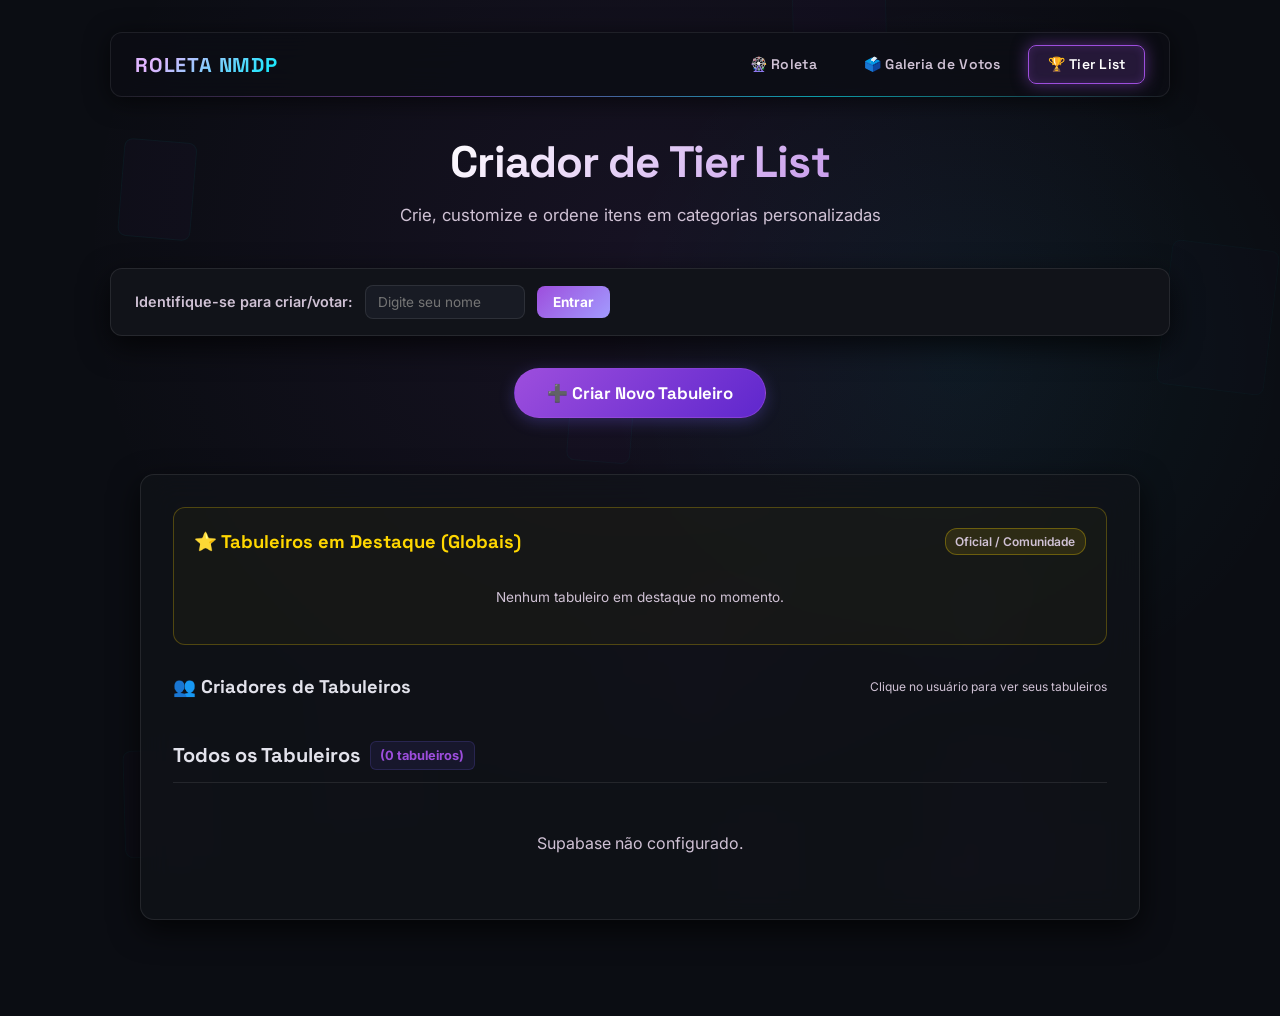
==== tierlist.html @ b51ed608 "feat(tierlist): historico de estados salvos manualmente em cada tabuleiro Co-Authored-By: Claude Son" ====
<!DOCTYPE html>
<html lang="pt-BR">
<head>
  <meta charset="UTF-8">
  <meta name="viewport" content="width=device-width, initial-scale=1.0">
  <title>Roleta NMDP - Tier List</title>
  <link rel="icon" type="image/svg+xml" href="favicon.svg" />
  <link rel="stylesheet" href="style.css?v=41">
  <link rel="preconnect" href="https://fonts.googleapis.com">
  <link rel="preconnect" href="https://fonts.gstatic.com" crossorigin>
  <link href="https://fonts.googleapis.com/css2?family=Inter:wght@300;400;500;600;700&family=Space+Grotesk:wght@400;500;600;700;800&family=Outfit:wght@400;600;700;800&display=swap" rel="stylesheet">
  <script src="page-transition.js?v=32"></script>
</head>
<body>
  <div class="app">
    <nav class="top-nav">
      <div class="top-nav__brand">Roleta NMDP</div>
      <div class="top-nav__links">
        <a href="wheel.html" class="top-nav__link">🎡 Roleta</a>
        <a href="voting.html" class="top-nav__link">🗳️ Galeria de Votos</a>
        <a href="tierlist.html" class="top-nav__link active">🏆 Tier List</a>
      </div>
    </nav>

    <header class="header">
      <h1>Criador de Tier List</h1>
      <p class="subtitle">Crie, customize e ordene itens em categorias personalizadas</p>
    </header>

    <!-- User Login & Session Bar -->
    <div class="user-session-bar" style="margin-bottom: 1rem;">
      <div id="user-login-form" class="user-session-form">
        <label for="username-input" class="label-inline">Identifique-se para criar/votar:</label>
        <input type="text" id="username-input" class="input-text-sm" placeholder="Digite seu nome" />
        <button type="button" id="login-btn" class="btn-primary-sm">Entrar</button>
      </div>
      <div id="user-profile-status" class="user-session-profile" style="display: none;">
        <span>Usuário ativo: <strong id="active-username" class="accent-text"></strong></span>
        <button type="button" id="logout-btn" class="btn-secondary-sm">Sair / Trocar Usuário</button>
      </div>
    </div>

    <main class="voting-main">
      <!-- 1. SETUP / CREATION LANDING SCREEN -->
      <div id="tierlist-landing-wrapper" style="display: flex; flex-direction: column; gap: 1.5rem; margin: 1rem auto 3rem; max-width: 1000px; width: 100%;">
        
        <!-- Toggle button at the top -->
        <div style="display: flex; justify-content: center; margin-bottom: 0.5rem;">
          <button type="button" id="toggle-setup-btn" class="btn-primary" style="padding: 0.8rem 2rem; font-size: 1.05rem; border-radius: 50px; background: linear-gradient(135deg, var(--accent), #5f27cd); display: flex; align-items: center; gap: 0.5rem; box-shadow: 0 4px 15px rgba(108, 92, 231, 0.3);">
            <span>➕ Criar Novo Tabuleiro</span>
          </button>
        </div>

        <!-- Collapsible setup container -->
        <div id="setup-collapse-container" class="setup-collapse-container">
          <section id="tierlist-setup-screen" class="panel" style="padding: 2rem; margin: 0 auto; max-width: 600px; display: flex; flex-direction: column;">
            <h2 class="edit-modal__title" style="margin-bottom: 1.5rem; text-align: center; font-size: 1.6rem; border-bottom: 1px solid var(--border); padding-bottom: 1rem;">Novo Tabuleiro</h2>
            
            <div class="setting-group" style="margin-bottom: 1.25rem;">
              <label class="label" for="setup-title-input">Título da Tier List</label>
              <input type="text" id="setup-title-input" class="input-text" placeholder="Ex: Minha Tier List de Jogos" value="Minha Tier List" />
            </div>

            <div class="setting-group" id="setup-copy-group" style="margin-bottom: 1.25rem;">
              <label class="label" for="setup-copy-select">Copiar uma Tier List existente (opcional)</label>
              <select id="setup-copy-select" class="input-text" style="width: 100%; padding: 0.55rem 0.75rem; background: var(--surface); border: 1px solid var(--border); color: var(--text); border-radius: 8px; font-size: 0.9rem;">
                <option value="">Não copiar: começar do zero</option>
              </select>
              <p id="setup-copy-hint" style="display: none; margin: 0.5rem 0 0; font-size: 0.78rem; color: var(--text-muted);">
                O tipo, as linhas e as imagens serão copiados para o seu novo tabuleiro. Notas e votos não são copiados.
              </p>
            </div>

            <div class="setting-group" id="setup-type-group" style="margin-bottom: 1.25rem;">
              <label class="label">Tipo de Tier List</label>
              <div style="display: flex; gap: 0.75rem; margin-top: 0.35rem;">
                <label style="flex: 1; display: flex; flex-direction: column; align-items: center; justify-content: center; gap: 0.2rem; padding: 0.75rem; background: var(--surface-raised); border: 1px solid var(--border); border-radius: 8px; cursor: pointer; font-weight: 600; font-size: 0.95rem; text-align: center;">
                  <span style="display: flex; align-items: center; gap: 0.5rem;"><input type="radio" name="setup-type" value="rating" checked style="accent-color: var(--accent);" /> ⭐ Com Notas</span>
                  <span style="font-size: 0.75rem; font-weight: 400; color: var(--text-muted);">Avaliação de 0 a 10; as imagens vão para a linha conforme a média</span>
                </label>
                <label style="flex: 1; display: flex; flex-direction: column; align-items: center; justify-content: center; gap: 0.2rem; padding: 0.75rem; background: var(--surface-raised); border: 1px solid var(--border); border-radius: 8px; cursor: pointer; font-weight: 600; font-size: 0.95rem; text-align: center;">
                  <span style="display: flex; align-items: center; gap: 0.5rem;"><input type="radio" name="setup-type" value="list" style="accent-color: var(--accent);" /> 📋 Listagem</span>
                  <span style="font-size: 0.75rem; font-weight: 400; color: var(--text-muted);">Sem notas; você arrasta as imagens para onde quiser</span>
                </label>
              </div>
            </div>

            <div class="setting-group" id="setup-template-group" style="margin-bottom: 1.25rem;">
              <label class="label">Modelo Inicial de Linhas</label>
              <div style="display: flex; gap: 0.75rem; margin-top: 0.35rem;">
                <label style="flex: 1; display: flex; align-items: center; justify-content: center; gap: 0.5rem; padding: 0.75rem; background: var(--surface-raised); border: 1px solid var(--border); border-radius: 8px; cursor: pointer; font-weight: 600; font-size: 0.95rem; text-align: center;">
                  <input type="radio" name="setup-template" value="classic" checked style="accent-color: var(--accent);" />
                  Padrão (S a F)
                </label>
                <label style="flex: 1; display: flex; align-items: center; justify-content: center; gap: 0.5rem; padding: 0.75rem; background: var(--surface-raised); border: 1px solid var(--border); border-radius: 8px; cursor: pointer; font-weight: 600; font-size: 0.95rem; text-align: center;">
                  <input type="radio" name="setup-template" value="blank" style="accent-color: var(--accent);" />
                  Em Branco
                </label>
              </div>
            </div>

            <div class="setting-group" id="setup-params-group" style="margin-bottom: 1.25rem;">
              <label class="label">Parâmetros de Avaliação (Opcional)</label>
              <p style="font-size: 0.8rem; color: var(--text-muted); margin-bottom: 0.5rem;">Crie critérios específicos para calcular a nota final dos itens por média (ex: Gráficos, Jogabilidade).</p>
              <div style="display: flex; gap: 0.5rem; margin-bottom: 0.5rem;">
                <input type="text" id="setup-param-input" class="input-text" placeholder="Nome do parâmetro (ex: Jogabilidade)" style="flex: 1; font-size: 0.85rem;" />
                <button type="button" id="add-setup-param-btn" class="btn-primary-sm" style="padding: 0.4rem 0.8rem; font-size: 0.85rem; white-space: nowrap;">➕ Adicionar</button>
              </div>
              <div style="display: flex; gap: 0.4rem; margin-bottom: 0.5rem; flex-wrap: wrap;" id="setup-param-presets">
                <span style="font-size: 0.75rem; color: var(--text-muted); align-self: center;">Modelos prontos:</span>
                <button type="button" class="btn-secondary-sm param-preset-btn" data-preset="games" style="font-size: 0.75rem; padding: 0.15rem 0.5rem;">🎮 Games</button>
                <button type="button" class="btn-secondary-sm param-preset-btn" data-preset="anime" style="font-size: 0.75rem; padding: 0.15rem 0.5rem;">🍿 Anime</button>
                <button type="button" class="btn-secondary-sm param-preset-btn" data-preset="filmes" style="font-size: 0.75rem; padding: 0.15rem 0.5rem;">🎬 Filmes</button>
              </div>
              <div id="setup-params-container" style="display: flex; flex-wrap: wrap; gap: 0.4rem; min-height: 36px; padding: 0.45rem; background: var(--surface-raised); border: 1px solid var(--border); border-radius: 8px;">
                <span id="no-params-msg" style="font-size: 0.8rem; color: var(--text-muted); font-style: italic;">Nenhum parâmetro adicionado (avaliação direta de 0 a 10).</span>
              </div>
            </div>

            <div class="setting-group" style="margin-bottom: 1.5rem; padding: 1rem; background: rgba(255,255,255,0.02); border-radius: 10px; border: 1px solid var(--border);">
              <label style="display: flex; align-items: center; gap: 0.5rem; cursor: pointer; font-weight: 700; font-size: 0.95rem;">
                <input type="checkbox" id="setup-import-checkbox" style="width: 16px; height: 16px; accent-color: var(--accent);" />
                Pré-importar imagens da Galeria
              </label>
              
              <div id="setup-import-options" style="display: none; margin-top: 1rem; flex-direction: column; gap: 0.75rem; border-top: 1px solid var(--border); padding-top: 0.75rem;">
                <div style="display: flex; gap: 0.75rem;">
                  <div style="flex: 1;">
                    <label class="label" style="font-size: 0.8rem; margin-bottom: 0.25rem;">Categoria</label>
                    <select id="setup-import-category" class="input-text" style="width: 100%; padding: 0.4rem; background: var(--surface); border: 1px solid var(--border); color: var(--text); border-radius: 6px; font-size: 0.85rem;">
                      <option value="all">Todos</option>
                      <option value="games">🎮 Games</option>
                      <option value="anime">🍿 Anime</option>
                      <option value="filmes">🎬 Filmes</option>
                    </select>
                  </div>
                  <div style="flex: 1;">
                    <label class="label" style="font-size: 0.8rem; margin-bottom: 0.25rem;">Votos</label>
                    <select id="setup-import-votes" class="input-text" style="width: 100%; padding: 0.4rem; background: var(--surface); border: 1px solid var(--border); color: var(--text); border-radius: 6px; font-size: 0.85rem;">
                      <option value="all">Qualquer voto</option>
                      <option value="voted">Votos >= 1</option>
                    </select>
                  </div>
                </div>
              </div>
            </div>

            <button type="button" id="start-creation-btn" class="btn-primary" style="width: 100%; padding: 0.9rem; margin-top: auto;">🚀 Começar a Criar</button>
          </section>
        </div>

        <!-- Full-width Saved Boards Gallery -->
        <section id="tierlist-saved-boards-screen" class="panel" style="padding: 2rem; display: flex; flex-direction: column;">
          <!-- 1. Featured Boards Section (Global Official Tier Lists) -->
          <div id="featured-boards-section" style="background: rgba(255, 215, 0, 0.03); border: 1px solid rgba(255, 215, 0, 0.25); border-radius: 12px; padding: 1.25rem; margin-bottom: 1.75rem;">
            <div style="display: flex; justify-content: space-between; align-items: center; margin-bottom: 1rem;">
              <h3 style="margin: 0; font-size: 1.15rem; font-weight: 800; color: #ffd700; display: flex; align-items: center; gap: 0.4rem;">
                ⭐ Tabuleiros em Destaque (Globais)
              </h3>
              <span style="font-size: 0.75rem; color: var(--text-muted); background: rgba(255,215,0,0.1); border: 1px solid rgba(255,215,0,0.3); padding: 0.2rem 0.6rem; border-radius: 12px; font-weight: 600;">Oficial / Comunidade</span>
            </div>
            <div id="featured-boards-list" class="board-cards-grid">
              <p style="color: var(--text-muted); font-size: 0.85rem; text-align: center; padding: 1rem 0;">Nenhum tabuleiro em destaque no momento.</p>
            </div>
          </div>

          <!-- 2. User Cards Grid Section -->
          <div id="user-cards-section" style="margin-bottom: 1.5rem;">
            <div style="display: flex; justify-content: space-between; align-items: center; margin-bottom: 0.75rem;">
              <h3 style="margin: 0; font-size: 1.15rem; font-weight: 800; color: var(--text); display: flex; align-items: center; gap: 0.4rem;">
                👥 Criadores de Tabuleiros
              </h3>
              <span style="font-size: 0.75rem; color: var(--text-muted);">Clique no usuário para ver seus tabuleiros</span>
            </div>
            <div id="user-cards-grid" class="user-cards-grid">
              <!-- Dynamically populated user card buttons -->
            </div>
          </div>

          <!-- 3. Saved Boards List Header -->
          <div style="display: flex; justify-content: space-between; align-items: center; margin-bottom: 1rem; border-bottom: 1px solid var(--border); padding-bottom: 0.75rem; flex-wrap: wrap; gap: 0.5rem;">
            <div style="display: flex; align-items: center; gap: 0.6rem;">
              <h3 id="selected-user-heading" style="margin: 0; font-size: 1.25rem; font-weight: 700; color: var(--text);">Todos os Tabuleiros</h3>
              <span id="saved-boards-count" style="font-size: 0.8rem; font-weight: 700; color: var(--accent); background: rgba(108, 92, 231, 0.1); padding: 0.25rem 0.6rem; border-radius: 6px; border: 1px solid rgba(108, 92, 231, 0.2);">(0 tabuleiros)</span>
            </div>
            <button type="button" id="clear-user-filter-btn" class="btn-secondary" style="display: none; font-size: 0.8rem; padding: 0.3rem 0.75rem; border-radius: 8px;">
              ⬅️ Ver Todos os Criadores
            </button>
          </div>
          
          <div id="saved-boards-list" class="board-cards-grid">
            <p class="empty-saved-msg" style="color: var(--text-muted); font-size: 0.95rem; text-align: center; padding: 2rem 0; width: 100%;">
              Nenhum tabuleiro salvo ainda. Crie um acima!
            </p>
          </div>

          <div id="database-error-notice" hidden></div>
        </section>
      </div>

      <!-- 2. MAIN EDITING BOARD SCREEN (HIDDEN BY DEFAULT) -->
      <div id="tierlist-edit-screen" style="display: none; flex-direction: column; gap: 1.5rem;">
        <!-- Header Active Title -->
        <div style="display: flex; justify-content: space-between; align-items: center; border-bottom: 1px solid var(--border); padding-bottom: 0.75rem;">
          <h2 id="active-tierlist-title" class="voting-title" style="margin: 0; font-size: 1.5rem; color: var(--accent);">Minha Tier List</h2>
        </div>

        <!-- Actions Panel -->
        <section class="panel" style="padding: 1.25rem 1.5rem;">
          <div class="tierlist-actions-bar">
            <div class="tierlist-btn-group">
              <button type="button" id="go-back-setup-btn" class="btn-secondary-sm" title="Voltar para a tela inicial">⬅️ Tela Inicial</button>
              <button type="button" id="save-board-btn" class="btn-primary-sm" style="background: linear-gradient(135deg, var(--accent), #5f27cd); color: #fff;" title="Salvar progresso atual no navegador">💾 Salvar Tabuleiro</button>
              <button type="button" id="save-history-btn" class="btn-secondary-sm" style="display: none;" title="Guardar uma cópia do estado atual no histórico deste tabuleiro">📌 Salvar no Histórico</button>
              <button type="button" id="open-history-btn" class="btn-secondary-sm" title="Ver os estados salvos deste tabuleiro">🕘 Histórico</button>
              <button type="button" id="add-row-btn" class="btn-primary-sm">➕ Adicionar Linha</button>
              <button type="button" id="reset-tiers-btn" class="btn-secondary-sm">🔄 Resetar Tiers</button>
              <button type="button" id="clear-items-btn" class="btn-secondary-sm">🧹 Limpar Tabuleiro</button>
              <button type="button" id="clear-all-btn" class="btn-danger-sm">🗑️ Limpar Tudo</button>
              <button type="button" id="delete-board-btn" class="btn-danger-sm" style="display: none;" title="Excluir este tabuleiro permanentemente">🗑️ Excluir Tabuleiro</button>
              <button type="button" id="change-owner-btn" class="btn-secondary-sm" style="display: none; background: linear-gradient(135deg, #00b894, #00cec9); color: #fff; font-weight: 700;" title="Alterar o proprietário deste tabuleiro">👤 Alterar Criador</button>
              <button type="button" id="open-thresholds-modal-btn" class="btn-secondary-sm" style="display: none; background: linear-gradient(135deg, #f1c40f, #e67e22); color: #000; font-weight: 700;" title="Configurar requisitos de notas mínimas para todas as categorias (Admin lele)">📊 Limites de Notas</button>
              <button type="button" id="edit-parameters-btn" class="btn-secondary-sm" style="display: none; background: linear-gradient(135deg, #a55eea, #4b7bec); color: #fff; font-weight: 700;" title="Criar ou editar parâmetros de avaliação desta Tier List">⚙️ Parâmetros</button>
            </div>
            <div class="tierlist-btn-group">
              <button type="button" id="open-import-modal-btn" class="btn-secondary-sm" style="background: rgba(108, 92, 231, 0.15); border: 1px solid var(--accent); color: var(--text);">📥 Importar da Galeria</button>
              <button type="button" id="download-png-btn" class="btn-primary-sm" style="background: linear-gradient(135deg, #00b894, #00dec9); box-shadow: 0 4px 12px rgba(0, 184, 148, 0.3);" title="Gerar imagem diagramada para apresentação">📸 Gerar Imagem</button>
            </div>
          </div>
        </section>

        <!-- Tier List Board -->
        <section id="tier-list-board" class="tier-board-container"></section>

        <!-- Unvoted Items Queue (Aguardando Votação) -->
        <section id="unvoted-bank-section" class="panel" style="padding: 1.5rem; background: rgba(255, 165, 0, 0.03); border: 1px solid rgba(255, 165, 0, 0.3); border-radius: 12px;">
          <div style="display: flex; justify-content: space-between; align-items: center; margin-bottom: 0.75rem; flex-wrap: wrap; gap: 0.5rem;">
            <h3 class="label" style="margin: 0; color: #ff9f43; display: flex; align-items: center; gap: 0.4rem;">
              ⏳ Aguardando Votação (Vote no item para enviá-lo à Tier List)
            </h3>
            <span id="unvoted-bank-count" style="font-size: 0.8rem; font-weight: 700; color: #ff9f43; background: rgba(255, 159, 67, 0.15); padding: 0.25rem 0.6rem; border-radius: 6px; border: 1px solid rgba(255, 159, 67, 0.3);">(0 itens)</span>
          </div>
          <div id="unvoted-images-bank" class="unplaced-images-bank dropzone" data-unvoted-bank="true" style="min-height: 90px;">
            <p class="empty-unvoted-msg" style="color: var(--text-muted); font-size: 0.9rem; text-align: center; width: 100%; padding: 1rem 0;">
              Nenhum item aguardando votação. Todos os itens já possuem votos ou estão no banco!
            </p>
          </div>
        </section>

        <!-- Unplaced Images Bank -->
        <section class="panel" style="padding: 1.5rem;">
          <div style="display: flex; justify-content: space-between; align-items: center; margin-bottom: 0.75rem; flex-wrap: wrap; gap: 0.5rem;">
            <h3 class="label" style="margin: 0;">Banco de Imagens (Arraste para as categorias)</h3>
            <button type="button" id="add-stock-images-btn" class="btn-primary-sm" style="background: var(--accent); padding: 0.4rem 0.8rem; font-size: 0.85rem;" title="Adicionar imagens locais ao banco">
              📷 Adicionar Imagens
            </button>
            <input type="file" id="tier-image-input" accept="image/*" multiple style="display: none;" />
          </div>

          <!-- Quick Search & Autocomplete to Add Existing Card by Title -->
          <div class="tier-card-search-wrapper" style="position: relative; margin-bottom: 0.85rem;">
            <div style="display: flex; gap: 0.5rem; align-items: center;">
              <input type="text" id="tier-search-card-input" class="input-text" placeholder="🔍 Buscar card existente por título para adicionar ao banco..." autocomplete="off" style="font-size: 0.85rem; padding: 0.5rem 0.75rem; width: 100%; border-radius: 8px;" />
            </div>
            <div id="tier-card-suggestions" class="suggestions-dropdown" hidden></div>
          </div>

          <div id="unplaced-images-bank" class="unplaced-images-bank dropzone" data-bank="true">
            <p class="empty-bank-msg" style="color: var(--text-muted); font-size: 0.9rem; text-align: center; width: 100%; padding: 1rem 0;">
              O banco está vazio. Importe da galeria de votos, cole (Ctrl+V) ou clique em "Adicionar Imagens" acima!
            </p>
          </div>
        </section>

        <!-- Banco de Imagens do Site: pesquisar e adicionar ao banco deste tabuleiro -->
        <section id="site-bank-section" class="panel" style="padding: 1.5rem; display: none;">
          <div style="display: flex; justify-content: space-between; align-items: center; margin-bottom: 0.5rem; flex-wrap: wrap; gap: 0.5rem;">
            <h3 class="label" style="margin: 0;">🖼️ Banco de Imagens do Site</h3>
            <span id="site-bank-count" class="bank-count"></span>
          </div>
          <p style="margin: 0 0 0.75rem; font-size: 0.82rem; color: var(--text-muted);">
            Pesquise uma imagem, clique em "Adicionar" (ou arraste) para trazê-la ao banco deste tabuleiro e depois arraste do banco para as categorias.
          </p>
          <input type="text" id="site-bank-search" class="input-text" placeholder="🔍 Pesquisar imagem por título (clique para carregar o banco)..." autocomplete="off" style="width: 100%;" />
          <p id="site-bank-status" style="display: none; margin: 0.85rem 0 0; text-align: center; color: var(--text-muted); font-size: 0.9rem;"></p>
          <div id="site-bank-grid" class="bank-grid" style="margin-top: 0.85rem;"></div>
          <div style="text-align: center; margin-top: 1rem;">
            <button type="button" id="site-bank-more" class="btn-secondary" hidden>Mostrar mais</button>
          </div>
        </section>
      </div>
    </main>
  </div>

  <!-- Row Settings Modal Overlay -->
  <div class="edit-overlay" id="row-settings-overlay" hidden>
    <div class="edit-modal">
      <h2 class="edit-modal__title">Configurações da Linha</h2>
      
      <div class="setting-group">
        <label class="label" for="row-label-input">Rótulo (Texto)</label>
        <input type="text" id="row-label-input" class="input-text" maxlength="80" />
      </div>

      <div class="setting-group" id="row-min-score-group" style="display: none;">
        <label class="label" for="row-min-score-input">Nota Mínima Requerida (0.0 a 10.0)</label>
        <input type="number" id="row-min-score-input" class="input-text" min="0" max="10" step="0.1" placeholder="Ex: 8.5" />
      </div>

      <div class="setting-group">
        <label class="label">Cor do Rótulo</label>
        <div class="color-presets-grid" id="color-presets-grid">
          <!-- Populated by JS -->
        </div>

        <div style="display: flex; gap: 1rem; align-items: center; margin-top: 0.85rem;">
          <canvas id="color-wheel-canvas" width="150" height="150" style="width: 150px; height: 150px; border-radius: 50%; cursor: crosshair; flex-shrink: 0; touch-action: none;" title="Clique ou arraste para escolher a cor"></canvas>
          <div style="flex: 1; display: flex; flex-direction: column; gap: 0.5rem;">
            <div style="display: flex; align-items: center; gap: 0.5rem;">
              <div id="color-wheel-preview" style="width: 36px; height: 36px; border-radius: 8px; border: 1px solid var(--border); background: #95a5a6;"></div>
              <span id="color-wheel-hex" style="font-family: monospace; font-weight: 700; font-size: 0.9rem;">#95a5a6</span>
            </div>
            <label style="font-size: 0.75rem; color: var(--text-muted);">Brilho</label>
            <input type="range" id="color-wheel-brightness" min="20" max="100" value="100" style="width: 100%; accent-color: var(--accent);" />
          </div>
        </div>

        <div style="margin-top: 0.85rem;">
          <label class="label" style="font-size: 0.8rem;">Últimas cores usadas</label>
          <div id="recent-colors-grid" style="display: flex; gap: 0.5rem; min-height: 28px; align-items: center;">
            <!-- Populated by JS -->
          </div>
        </div>
      </div>

      <div class="edit-modal__actions" style="margin-top: 1.5rem; display: flex; gap: 0.75rem; justify-content: flex-end;">
        <button type="button" id="delete-row-confirm-btn" class="btn-danger" style="margin-right: auto;">Excluir Linha</button>
        <button type="button" id="cancel-row-settings-btn" class="btn-secondary">Cancelar</button>
        <button type="button" id="save-row-settings-btn" class="btn-primary">Salvar</button>
      </div>
    </div>
  </div>

  <!-- Admin Rating Thresholds Modal Overlay -->
  <div class="edit-overlay" id="thresholds-overlay" hidden>
    <div class="edit-modal" style="max-width: 500px;">
      <h2 class="edit-modal__title" style="margin-bottom: 0.5rem;">📊 Requisitos de Notas das Linhas (Admin)</h2>
      <p class="setting-desc" style="margin-bottom: 1.25rem; color: var(--text-muted); font-size: 0.85rem;">
        Defina a nota média mínima necessária para que uma imagem entre em cada categoria:
      </p>
      
      <div id="thresholds-rows-list" style="display: flex; flex-direction: column; gap: 0.75rem; max-height: 320px; overflow-y: auto; padding-right: 4px; margin-bottom: 1.25rem;">
        <!-- Populated by JS -->
      </div>

      <div class="edit-modal__actions" style="display: flex; gap: 0.75rem; justify-content: flex-end;">
        <button type="button" id="cancel-thresholds-btn" class="btn-secondary">Cancelar</button>
        <button type="button" id="save-thresholds-btn" class="btn-primary" style="background: linear-gradient(135deg, #f1c40f, #e67e22); color: #000; font-weight: 700;">💾 Aplicar Limites</button>
      </div>
    </div>
  </div>

  <!-- Parameters Editing Modal Overlay -->
  <div class="edit-overlay" id="parameters-overlay" hidden>
    <div class="edit-modal" style="max-width: 480px;">
      <h2 class="edit-modal__title" style="margin-bottom: 0.5rem;">⚙️ Parâmetros de Avaliação</h2>
      <p class="setting-desc" style="margin-bottom: 1rem; color: var(--text-muted); font-size: 0.85rem;">
        Gerencie os critérios de nota para esta Tier List. Cada item terá uma nota calculada pela média dos parâmetros definidos abaixo:
      </p>
      
      <div style="display: flex; gap: 0.5rem; margin-bottom: 1rem;">
        <input type="text" id="modal-param-input" class="input-text" placeholder="Novo parâmetro (ex: Jogabilidade)" style="flex: 1;" />
        <button type="button" id="modal-add-param-btn" class="btn-primary" style="padding: 0.5rem 1rem;">➕ Adicionar</button>
      </div>

      <div id="modal-params-list" style="display: flex; flex-direction: column; gap: 0.5rem; max-height: 250px; overflow-y: auto; margin-bottom: 1.25rem; padding-right: 4px;">
        <!-- Populated by JS -->
      </div>

      <div class="edit-modal__actions" style="display: flex; gap: 0.75rem; justify-content: flex-end;">
        <button type="button" id="cancel-parameters-btn" class="btn-secondary">Cancelar</button>
        <button type="button" id="save-parameters-btn" class="btn-primary" style="background: linear-gradient(135deg, #a55eea, #4b7bec); color: #fff; font-weight: 700;">💾 Salvar Parâmetros</button>
      </div>
    </div>
  </div>

  <!-- Import Modal Overlay -->
  <div class="edit-overlay" id="import-overlay" hidden>
    <div class="edit-modal" style="max-width: 460px; text-align: center;">
      <h2 class="edit-modal__title" style="margin-bottom: 0.5rem;">Importar da Galeria</h2>
      <p class="setting-desc" style="margin-bottom: 1.25rem; color: var(--text-muted); font-size: 0.9rem;">Escolha qual galeria você deseja importar para o tabuleiro:</p>
      
      <div id="import-galleries-choices" style="display: flex; flex-direction: column; gap: 0.75rem; max-height: 340px; overflow-y: auto; padding-right: 4px;">
        <button type="button" id="import-games-choice-btn" class="btn-primary" style="background: linear-gradient(135deg, var(--accent), #8c7ae6); padding: 0.85rem; font-size: 1rem; width: 100%;">
          🎮 Games (lele)
        </button>
        <button type="button" id="import-anime-choice-btn" class="btn-primary" style="background: linear-gradient(135deg, #ff7675, #ff7fbf); padding: 0.85rem; font-size: 1rem; width: 100%;">
          🍿 Anime (lele)
        </button>
        <button type="button" id="import-filmes-choice-btn" class="btn-primary" style="background: linear-gradient(135deg, #0984e3, #74b9ff); padding: 0.85rem; font-size: 1rem; width: 100%;">
          🎬 Filmes (lele)
        </button>
        <div id="dynamic-custom-galleries-import-list" style="display: flex; flex-direction: column; gap: 0.75rem;">
          <!-- Custom user galleries populated by JS -->
        </div>
        <button type="button" id="import-all-choice-btn" class="btn-secondary" style="padding: 0.85rem; font-size: 1rem; width: 100%; border: 1px dashed var(--border);">
          🌐 Importar Todas as Galerias
        </button>
      </div>

      <div class="edit-modal__actions" style="margin-top: 1.5rem; display: flex; justify-content: center;">
        <button type="button" id="cancel-import-btn" class="btn-secondary" style="width: 100%;">Cancelar</button>
      </div>
    </div>
  </div>

  <!-- Export Presentation Preview Modal Overlay -->
  <div class="edit-overlay" id="export-preview-overlay" hidden>
    <div class="edit-modal" style="max-width: 960px; width: 95%; max-height: 92vh; display: flex; flex-direction: column; padding: 1.5rem;">
      <div style="display: flex; justify-content: space-between; align-items: center; margin-bottom: 0.75rem;">
        <div>
          <h2 class="edit-modal__title" style="margin-bottom: 0.25rem;">📸 Apresentação da Tier List</h2>
          <p class="setting-desc" style="margin: 0; font-size: 0.85rem; color: var(--text-muted);">
            Pré-visualize a imagem diagramada. Você pode copiá-la ou baixá-la em alta resolução.
          </p>
        </div>
        <button type="button" id="close-export-modal-btn" style="background: none; border: none; color: var(--text-muted); cursor: pointer; font-size: 1.4rem; padding: 0.25rem; line-height: 1;" title="Fechar">✕</button>
      </div>

      <div style="flex: 1; overflow-y: auto; overflow-x: hidden; background: #080a0f; border-radius: 8px; border: 1px solid var(--border); padding: 1rem; display: flex; justify-content: center; align-items: flex-start; min-height: 250px;">
        <img id="export-preview-img" src="" alt="Pré-visualização da Tier List" style="max-width: 100%; height: auto; border-radius: 8px; box-shadow: 0 8px 30px rgba(0, 0, 0, 0.6); display: block;" />
      </div>

      <div style="display: flex; justify-content: space-between; align-items: center; margin-top: 1.25rem; flex-wrap: wrap; gap: 0.75rem;">
        <span style="font-size: 0.8rem; color: var(--text-muted);">
          💡 Dica: Você também pode clicar com o botão direito na imagem para copiar ou salvar.
        </span>
        <div style="display: flex; gap: 0.75rem;">
          <button type="button" id="copy-image-btn" class="btn-secondary" style="display: flex; align-items: center; gap: 0.4rem; font-weight: 700;">
            📋 Copiar Imagem
          </button>
          <button type="button" id="download-final-png-btn" class="btn-primary" style="background: linear-gradient(135deg, #00b894, #00cec9); color: #fff; font-weight: 700; display: flex; align-items: center; gap: 0.4rem;">
            💾 Baixar Imagem (PNG)
          </button>
        </div>
      </div>
    </div>
  </div>

  <!-- Image Hover Preview Popup -->
  <div id="image-hover-preview" style="display: none;">
    <img id="image-hover-preview-img" src="" alt="Pré-visualização" />
    <div id="image-hover-preview-title"></div>
    <div id="image-hover-preview-rating-box" style="display: none; margin-top: 0.4rem; padding-top: 0.4rem; border-top: 1px solid rgba(255,255,255,0.15); width: 100%;">
      <div id="hover-avg-rating" style="font-weight: 800; color: #ffd700; font-size: 0.85rem; text-align: center;"></div>
      <div id="hover-user-ratings-list" style="margin-top: 0.4rem; max-height: 140px; overflow-y: auto; font-size: 0.75rem; color: var(--text-muted); display: flex; flex-direction: column; gap: 0.2rem; padding-right: 2px;"></div>
    </div>
  </div>

  <!-- Floating Inline Rating Card (0.1 Step Precision) -->
  <div id="inline-rating-card" style="display: none; position: absolute; z-index: 99999; width: 290px; background: rgba(18, 20, 29, 0.96); backdrop-filter: blur(14px); border: 1px solid var(--accent); border-radius: 14px; padding: 1rem; box-shadow: 0 10px 30px rgba(0, 0, 0, 0.6); flex-direction: column; gap: 0.6rem; animation: popIn 0.2s cubic-bezier(0.4, 0, 0.2, 1);">
    <div style="display: flex; justify-content: space-between; align-items: center; gap: 0.5rem;">
      <span id="inline-rating-item-title" style="font-size: 0.85rem; font-weight: 700; color: var(--text); overflow: hidden; text-overflow: ellipsis; white-space: nowrap; flex: 1; cursor: pointer;" title="Clique para editar o título deste item">Item</span>
      <button type="button" id="edit-inline-item-title-btn" style="background: none; border: none; color: var(--text-muted); cursor: pointer; font-size: 0.85rem; padding: 2px 4px;" title="Editar título do item">✏️</button>
      <button type="button" id="close-inline-rating-btn" style="background: none; border: none; color: var(--text-muted); cursor: pointer; font-size: 1.1rem; padding: 0; line-height: 1;">✕</button>
    </div>
    
    <div id="inline-rating-value-box" style="text-align: center; margin: 0.2rem 0;">
      <div id="inline-rating-value-label" style="font-size: 0.7rem; color: var(--text-muted); text-transform: uppercase; letter-spacing: 0.5px; font-weight: 700; display: none;">Média Final</div>
      <div id="inline-rating-value" style="font-size: 1.75rem; font-weight: 800; color: #ffd700; text-shadow: 0 0 10px rgba(255, 215, 0, 0.4);">
        5.0 / 10
      </div>
    </div>
    
    <!-- Single Rating Container (used if no custom parameters exist) -->
    <div id="single-rating-container">
      <input type="range" id="inline-rating-slider" min="0" max="10" step="0.1" value="5.0" style="width: 100%; height: 6px; border-radius: 3px; accent-color: var(--accent); cursor: pointer;" />
      <div style="display: flex; justify-content: space-between; font-size: 0.65rem; color: var(--text-muted); font-weight: 600; margin-top: 0.25rem;">
        <span>0.0</span>
        <span>5.0</span>
        <span>10.0</span>
      </div>
    </div>

    <!-- Parameter Sliders Container (used when tier list has parameters) -->
    <div id="parameters-rating-container" style="display: none; flex-direction: column; gap: 0.65rem; max-height: 250px; overflow-y: auto; padding-right: 2px;">
      <!-- Populated dynamically by JS -->
    </div>

    <button type="button" id="submit-inline-rating-btn" class="btn-primary" style="width: 100%; padding: 0.45rem; font-size: 0.85rem; font-weight: 700; background: linear-gradient(135deg, var(--accent), #5f27cd); color: #fff; margin-top: 0.25rem; border-radius: 8px;">
      💾 Confirmar Nota
    </button>
  </div>

  <!-- External libraries and scripts -->
  <script src="https://cdnjs.cloudflare.com/ajax/libs/html2canvas/1.4.1/html2canvas.min.js"></script>
  <script src="https://cdn.jsdelivr.net/npm/@supabase/supabase-js@2"></script>
  <script src="config.js?v=33"></script>
  <script src="users-panel.js?v=1"></script>
  <script src="ambient-bg.js?v=33"></script>
  <script src="tierlist.js?v=42"></script>
</body>
</html>
---- style.css ----
*,
*::before,
*::after {
  box-sizing: border-box;
  margin: 0;
  padding: 0;
}

:root {
  --bg: #0b0d13;
  --surface: #111319;
  --surface-raised: #181b24;
  --surface-elevated: #222634;
  --surface-low: #0c0e14;
  --border: rgba(255, 255, 255, 0.09);
  --border-cyan: rgba(0, 238, 252, 0.35);
  --border-purple: rgba(157, 78, 221, 0.4);
  --text: #e2e2eb;
  --text-muted: #d0c2d5;
  --text-dim: #998d9e;
  --primary: #9d4edd;
  --primary-glow: rgba(157, 78, 221, 0.6);
  --secondary: #00eefc;
  --secondary-glow: rgba(0, 238, 252, 0.4);
  --tertiary: #edc157;
  --accent: #9d4edd;
  --accent-hover: #b5179e;
  --accent-glow: rgba(157, 78, 221, 0.6);
  --winner: #edc157;
  --winner-bg: rgba(237, 193, 87, 0.15);
  --radius: 14px;
  --shadow: 0 10px 30px rgba(0, 0, 0, 0.7);
}

html, body {
  overflow-x: hidden;
}

body {
  min-height: 100vh;
  font-family: "Inter", system-ui, -apple-system, sans-serif;
  background:
    radial-gradient(circle 800px at 50% 25%, rgba(157, 78, 221, 0.08), transparent 70%),
    radial-gradient(circle 600px at 75% 35%, rgba(0, 238, 252, 0.05), transparent 60%),
    #0b0d13;
  color: var(--text);
  line-height: 1.5;
  -webkit-font-smoothing: antialiased;
  -moz-osx-font-smoothing: grayscale;
}

h1, h2, h3, .top-nav__brand, .btn-spin, .sidebar-tab, .btn-mode-select, .voting-title {
  font-family: "Space Grotesk", sans-serif;
}

::selection {
  background: rgba(157, 78, 221, 0.4);
  color: #ffffff;
}

/* Minimal sleek scrollbars */
::-webkit-scrollbar {
  width: 6px;
  height: 6px;
}
::-webkit-scrollbar-track {
  background: transparent;
}
::-webkit-scrollbar-thumb {
  background: rgba(255, 255, 255, 0.15);
  border-radius: 9999px;
}
::-webkit-scrollbar-thumb:hover {
  background: rgba(0, 238, 252, 0.4);
}

.app {
  max-width: 1100px;
  margin: 0 auto;
  padding: 2rem 1.25rem 3rem;
}

.header {
  text-align: center;
  margin-bottom: 2.5rem;
}

.header h1 {
  font-size: clamp(2rem, 5vw, 2.75rem);
  font-weight: 800;
  letter-spacing: -0.02em;
  background: linear-gradient(135deg, #fff 30%, var(--accent) 100%);
  -webkit-background-clip: text;
  background-clip: text;
  -webkit-text-fill-color: transparent;
}

.subtitle {
  margin-top: 0.5rem;
  color: var(--text-muted);
  font-size: 1.05rem;
}

.main {
  display: grid;
  grid-template-columns: minmax(280px, 360px) 1fr;
  gap: 2rem;
  align-items: start;
}

.panel {
  background: rgba(17, 19, 25, 0.75);
  backdrop-filter: blur(16px);
  -webkit-backdrop-filter: blur(16px);
  border: 1px solid var(--border);
  border-radius: var(--radius);
  box-shadow: var(--shadow);
}

/* Sidebar */

.sidebar {
  display: flex;
  flex-direction: column;
  background: rgba(17, 19, 25, 0.8);
  backdrop-filter: blur(16px);
  -webkit-backdrop-filter: blur(16px);
  border: 1px solid var(--border);
  border-radius: var(--radius);
  box-shadow: var(--shadow);
  overflow: hidden;
  min-height: 520px;
  position: relative;
}

.sidebar::before {
  content: "";
  position: absolute;
  top: 0;
  left: 0;
  right: 0;
  height: 2px;
  background: linear-gradient(90deg, #9d4edd, #00eefc, transparent);
  z-index: 5;
}

.sidebar-tabs {
  display: flex;
  gap: 0.35rem;
  padding: 4px;
  background: #0c0e14;
  border: 1px solid rgba(255, 255, 255, 0.06);
  border-radius: 8px;
  margin: 0.85rem 0.85rem 0.35rem;
}

.sidebar-tab {
  flex: 1;
  padding: 0.55rem 0.75rem;
  border: 1px solid transparent;
  border-radius: 6px;
  background: transparent;
  color: #998d9e;
  font-family: "Space Grotesk", sans-serif;
  font-size: 0.825rem;
  font-weight: 700;
  cursor: pointer;
  transition: all 0.2s ease;
  position: relative;
  text-align: center;
}

.sidebar-tab:hover:not(.active) {
  color: #fff;
  background: rgba(255, 255, 255, 0.04);
}

.sidebar-tab.active {
  color: #00eefc;
  background: #181b24;
  border: 1px solid rgba(0, 238, 252, 0.3);
  border-bottom: 2px solid #00eefc;
  box-shadow: inset 0 0 10px rgba(0, 238, 252, 0.15);
}

.sidebar-tab.active::after {
  display: none;
}

/* User Galleries Header & Controls */
.user-galleries-header {
  display: flex;
  justify-content: space-between;
  align-items: center;
  flex-wrap: wrap;
  gap: 1rem;
  margin-bottom: 1.25rem;
  padding: 0.75rem 1.25rem;
  background: rgba(13, 15, 21, 0.75);
  backdrop-filter: blur(16px);
  -webkit-backdrop-filter: blur(16px);
  border: 1px solid var(--border);
  border-radius: 14px;
}

.gallery-owner-select-group {
  display: flex;
  align-items: center;
  gap: 0.6rem;
}

.gallery-owner-select {
  background: linear-gradient(135deg, rgba(157, 78, 221, 0.22), rgba(123, 44, 191, 0.12));
  color: var(--text);
  border: 1px solid var(--border-purple);
  border-radius: 10px;
  padding: 0.65rem 1rem;
  min-width: 320px;
  font-size: 1rem;
  font-weight: 700;
  cursor: pointer;
  outline: none;
  box-shadow: 0 2px 12px rgba(157, 78, 221, 0.18);
  transition: border-color 0.2s, box-shadow 0.2s, background 0.2s;
}

.gallery-owner-select:hover {
  border-color: var(--accent);
  box-shadow: 0 4px 16px rgba(157, 78, 221, 0.3);
}

.gallery-owner-select option {
  background: #11131a;
  color: var(--text);
}

@media (max-width: 520px) {
  .gallery-owner-select-group,
  .gallery-owner-select {
    width: 100%;
    min-width: 0;
  }
}

.gallery-owner-select:focus {
  border-color: var(--primary);
  box-shadow: 0 0 0 2px var(--primary-glow);
}

.btn-create-gallery {
  background: linear-gradient(135deg, #9d4edd, #7b2cbf);
  color: #fff;
  border: 1px solid rgba(157, 78, 221, 0.5);
  font-family: "Space Grotesk", sans-serif;
  font-weight: 700;
  font-size: 0.85rem;
  border-radius: 8px;
  padding: 0.45rem 0.9rem;
  cursor: pointer;
  transition: transform 0.15s, box-shadow 0.2s;
  box-shadow: 0 2px 10px rgba(157, 78, 221, 0.35);
}

.btn-create-gallery:hover {
  transform: translateY(-1px);
  box-shadow: 0 4px 16px rgba(157, 78, 221, 0.6);
}

/* Gallery Tabs Segment Selector */
.gallery-tabs {
  display: flex;
  flex-wrap: wrap;
  background: #0c0e14;
  border: 1px solid rgba(255, 255, 255, 0.08);
  border-radius: 10px;
  padding: 4px;
  gap: 4px;
  margin-bottom: 1.75rem;
  max-width: 100%;
}

.gallery-tab {
  all: unset;
  display: inline-flex;
  align-items: center;
  justify-content: center;
  gap: 0.45rem;
  padding: 0.5rem 1.1rem;
  border: 1px solid transparent;
  background: transparent;
  color: #998d9e;
  font-family: "Space Grotesk", sans-serif;
  font-size: 0.85rem;
  font-weight: 700;
  border-radius: 8px;
  cursor: pointer;
  transition: all 0.2s cubic-bezier(0.4, 0, 0.2, 1);
  box-sizing: border-box;
  text-align: center;
  user-select: none;
}

.gallery-tab:hover:not(.active) {
  color: #fff;
  background: rgba(255, 255, 255, 0.05);
}

.gallery-tab.active {
  color: #fff;
  background: rgba(157, 78, 221, 0.2);
  border: 1px solid #9d4edd;
  box-shadow: 0 0 16px rgba(157, 78, 221, 0.45);
}

.tab-panels {
  flex: 1;
  padding: 1.25rem 1.5rem;
}

.tab-panel {
  animation: tab-fade 0.2s ease;
}

.tab-panel[hidden] {
  display: none;
}

@keyframes tab-fade {
  from {
    opacity: 0;
    transform: translateY(4px);
  }
  to {
    opacity: 1;
    transform: translateY(0);
  }
}

.sidebar-footer {
  padding: 0 1.5rem 1.5rem;
  border-top: 1px solid var(--border);
  padding-top: 1.25rem;
  margin-top: auto;
}

.label {
  display: block;
  font-weight: 600;
  margin-bottom: 0.75rem;
  font-size: 0.95rem;
}

.names-input {
  width: 100%;
  min-height: 280px;
  padding: 0.875rem 1rem;
  border: 1px solid var(--border);
  border-radius: 12px;
  background: #090a10;
  color: var(--text);
  font-family: inherit;
  font-size: 0.9rem;
  line-height: 1.6;
  resize: vertical;
  transition: border-color 0.2s, box-shadow 0.2s;
}

.names-input:focus {
  outline: none;
  border-color: var(--primary);
  box-shadow: 0 0 0 3px var(--primary-glow);
}

.names-input::placeholder {
  color: var(--text-dim);
  opacity: 0.8;
}

.name-count {
  margin-top: 0.625rem;
  font-size: 0.85rem;
  color: var(--text-muted);
}

/* Settings */

.setting-group {
  padding: 0.25rem 0;
}

.setting-header {
  display: flex;
  align-items: center;
  justify-content: space-between;
  gap: 1rem;
  margin-bottom: 0.35rem;
}

.setting-header .label {
  margin-bottom: 0;
}

.setting-value {
  font-size: 0.9rem;
  font-weight: 700;
  color: var(--accent);
  background: rgba(108, 92, 231, 0.12);
  padding: 0.25rem 0.65rem;
  border-radius: 8px;
  font-variant-numeric: tabular-nums;
}

.setting-desc {
  font-size: 0.85rem;
  color: var(--text-muted);
  margin-bottom: 1.5rem;
  line-height: 1.45;
}

.slider-row {
  display: flex;
  align-items: center;
  gap: 0.875rem;
}

.slider-label {
  font-size: 0.75rem;
  font-weight: 600;
  color: var(--text-muted);
  text-transform: uppercase;
  letter-spacing: 0.04em;
  flex-shrink: 0;
  width: 2.5rem;
}

.slider-label:last-child {
  text-align: right;
}

.range-slider {
  flex: 1;
  -webkit-appearance: none;
  appearance: none;
  height: 6px;
  border-radius: 999px;
  background: var(--surface-raised);
  border: 1px solid var(--border);
  outline: none;
  cursor: pointer;
}

.range-slider::-webkit-slider-thumb {
  -webkit-appearance: none;
  appearance: none;
  width: 20px;
  height: 20px;
  border-radius: 50%;
  background: linear-gradient(135deg, var(--accent), #a29bfe);
  border: 2px solid var(--surface);
  box-shadow: 0 2px 8px var(--accent-glow);
  cursor: pointer;
  transition: transform 0.15s, box-shadow 0.15s;
}

.range-slider::-webkit-slider-thumb:hover {
  transform: scale(1.1);
  box-shadow: 0 2px 12px var(--accent-glow);
}

.range-slider::-moz-range-thumb {
  width: 20px;
  height: 20px;
  border-radius: 50%;
  background: linear-gradient(135deg, var(--accent), #a29bfe);
  border: 2px solid var(--surface);
  box-shadow: 0 2px 8px var(--accent-glow);
  cursor: pointer;
}

.range-slider::-moz-range-track {
  height: 6px;
  border-radius: 999px;
  background: var(--surface-raised);
  border: 1px solid var(--border);
}

.range-slider:focus-visible {
  box-shadow: 0 0 0 3px var(--accent-glow);
}

.btn-spin {
  display: flex;
  align-items: center;
  justify-content: center;
  gap: 0.75rem;
  width: 100%;
  padding: 1rem 1.5rem;
  border: 1px solid transparent;
  border-radius: 10px;
  background: linear-gradient(90deg, #9d4edd 0%, #b5179e 50%, #00eefc 100%);
  color: #fff;
  font-family: "Space Grotesk", sans-serif;
  font-size: 1.05rem;
  font-weight: 800;
  letter-spacing: 0.08em;
  text-transform: uppercase;
  cursor: pointer;
  transition: transform 0.15s, box-shadow 0.25s, filter 0.25s;
  box-shadow: 0 0 25px rgba(157, 78, 221, 0.6), 0 0 45px rgba(0, 238, 252, 0.25);
  position: relative;
  overflow: hidden;
}

.btn-spin::before {
  content: "";
  position: absolute;
  inset: 1px;
  background: #0c0e14;
  border-radius: 9px;
  z-index: 1;
  transition: background 0.2s ease;
}

.btn-spin .btn-spin__icon,
.btn-spin .btn-spin__text,
.btn-spin span,
.btn-spin * {
  position: relative;
  z-index: 2;
  color: #ffffff;
}

.btn-spin .btn-spin__text {
  color: #ffffff;
  font-weight: 800;
  text-shadow: 0 0 10px rgba(0, 238, 252, 0.4);
}

.btn-spin .btn-spin__icon {
  color: #00eefc;
  font-size: 1.3rem;
  text-shadow: 0 0 12px rgba(0, 238, 252, 0.6);
}

.btn-spin:hover:not(:disabled) {
  transform: translateY(-2px);
  box-shadow: 0 0 35px rgba(157, 78, 221, 0.8), 0 0 60px rgba(0, 238, 252, 0.45);
}

.btn-spin:hover:not(:disabled)::before {
  background: rgba(12, 14, 20, 0.65);
}

.btn-spin:active:not(:disabled) {
  transform: translateY(0);
}

.btn-spin:disabled {
  opacity: 0.4;
  cursor: not-allowed;
  box-shadow: none;
  background: #181b24;
}
.btn-spin:disabled::before {
  display: none;
}
.btn-spin:disabled .btn-spin__icon,
.btn-spin:disabled .btn-spin__text {
  text-shadow: none;
}

.btn-spin.spinning .btn-spin__icon {
  animation: spin-icon 0.8s linear infinite;
}

@keyframes spin-icon {
  to { transform: rotate(360deg); }
}

.panel-wheel {
  display: flex;
  flex-direction: column;
  align-items: center;
  padding: 1.5rem;
  background: rgba(17, 19, 25, 0.7);
  backdrop-filter: blur(16px);
  -webkit-backdrop-filter: blur(16px);
  border: 1px solid rgba(255, 255, 255, 0.08);
  border-radius: 14px;
  box-shadow: 0 8px 32px rgba(0, 0, 0, 0.7);
}

.wheel-wrapper {
  position: relative;
  width: min(100%, 490px);
  aspect-ratio: 1;
  display: flex;
  align-items: center;
  justify-content: center;
  border: 1px dashed rgba(0, 238, 252, 0.35);
  border-radius: 20px;
  padding: 22px;
  background: rgba(14, 17, 26, 0.6);
  box-shadow: 0 0 40px rgba(0, 0, 0, 0.8), inset 0 0 30px rgba(0, 238, 252, 0.03);
}

.wheel-wrapper::before {
  content: "";
  position: absolute;
  inset: -15px;
  background: radial-gradient(circle, rgba(157, 78, 221, 0.15) 0%, rgba(0, 238, 252, 0.05) 50%, transparent 70%);
  border-radius: 50%;
  pointer-events: none;
  z-index: 0;
}

#wheel-canvas {
  display: block;
  width: 100%;
  height: 100%;
  border-radius: 50%;
  position: relative;
  z-index: 1;
  box-shadow:
    0 0 0 4px #0b0d13,
    0 0 0 7px rgba(157, 78, 221, 0.4),
    0 0 35px rgba(0, 238, 252, 0.25),
    0 25px 60px rgba(0, 0, 0, 0.9);
}

.pointer {
  position: absolute;
  top: 8px;
  left: 50%;
  transform: translateX(-50%);
  width: 0;
  height: 0;
  border-left: 14px solid transparent;
  border-right: 14px solid transparent;
  border-top: 28px solid #FF1E56;
  filter: drop-shadow(0 0 12px rgba(255, 30, 86, 0.85)) drop-shadow(0 4px 6px rgba(0, 0, 0, 0.8));
  z-index: 20;
}

.pointer::after {
  content: "";
  position: absolute;
  top: -24px;
  left: -4px;
  width: 8px;
  height: 8px;
  border-radius: 50%;
  background: #FFE5EC;
  box-shadow: 0 0 6px #fff;
}

.wheel-center {
  position: absolute;
  top: 50%;
  left: 50%;
  transform: translate(-50%, -50%);
  width: 44px;
  height: 44px;
  border-radius: 50%;
  background: radial-gradient(circle at 35% 35%, #1c202d, #0c0e14);
  border: 2px solid #00eefc;
  box-shadow: 0 0 16px rgba(0, 238, 252, 0.4), inset 0 0 10px rgba(157, 78, 221, 0.5);
  z-index: 10;
  pointer-events: none;
}

.wheel-hint {
  margin-top: 1.25rem;
  font-size: 0.9rem;
  color: var(--text-muted);
  text-align: center;
}

.winner-overlay {
  position: fixed;
  inset: 0;
  display: flex;
  align-items: center;
  justify-content: center;
  background: rgba(10, 12, 18, 0.75);
  backdrop-filter: blur(6px);
  z-index: 100;
  animation: fade-in 0.3s ease;
}

.winner-overlay[hidden] {
  display: none;
}

@keyframes fade-in {
  from { opacity: 0; }
  to { opacity: 1; }
}

.winner-card {
  text-align: center;
  padding: 2.5rem 3rem;
  background: var(--surface);
  border: 2px solid var(--winner);
  border-radius: var(--radius);
  box-shadow:
    0 0 60px rgba(253, 203, 110, 0.2),
    var(--shadow);
  animation: pop-in 0.45s cubic-bezier(0.34, 1.56, 0.64, 1);
  max-width: 90vw;
}

@keyframes pop-in {
  from {
    opacity: 0;
    transform: scale(0.85) translateY(20px);
  }
  to {
    opacity: 1;
    transform: scale(1) translateY(0);
  }
}

.winner-label {
  font-size: 0.85rem;
  font-weight: 600;
  text-transform: uppercase;
  letter-spacing: 0.12em;
  color: var(--winner);
  margin-bottom: 0.75rem;
}

.winner-image {
  max-width: 170px;
  max-height: 190px;
  object-fit: contain;
  border-radius: 8px;
  margin: 0.5rem auto 1rem;
  border: 2px solid #00eefc;
  box-shadow: 0 0 25px rgba(0, 238, 252, 0.4), 0 10px 30px rgba(0, 0, 0, 0.8);
  display: block;
}

.winner-name {
  font-size: clamp(1.75rem, 5vw, 2.5rem);
  font-weight: 800;
  color: var(--text);
  padding: 0.75rem 1.5rem;
  background: var(--winner-bg);
  border-radius: 12px;
  word-break: break-word;
}

.btn-close {
  margin-top: 1.75rem;
  padding: 0.7rem 2rem;
  border: 1px solid var(--border);
  border-radius: 10px;
  background: var(--surface-raised);
  color: var(--text);
  font-family: inherit;
  font-size: 0.95rem;
  font-weight: 600;
  cursor: pointer;
  transition: background 0.2s, border-color 0.2s;
}

.btn-close:hover {
  background: var(--border);
}

.winner-actions {
  display: flex;
  justify-content: center;
  gap: 1rem;
  margin-top: 1.75rem;
}

.winner-actions .btn-close {
  margin-top: 0;
}

.btn-confirm {
  padding: 0.7rem 2rem;
  border: none;
  border-radius: 10px;
  background: linear-gradient(135deg, var(--accent), #a29bfe);
  color: #fff;
  font-family: inherit;
  font-size: 0.95rem;
  font-weight: 700;
  cursor: pointer;
  transition: transform 0.15s, box-shadow 0.2s;
  box-shadow: 0 4px 12px var(--accent-glow);
}

.btn-confirm:hover {
  transform: translateY(-2px);
  box-shadow: 0 6px 16px var(--accent-glow);
}

.btn-confirm:active {
  transform: translateY(0);
}

.file-upload-row {
  display: flex;
  align-items: center;
  gap: 0.75rem;
  margin-top: 0.5rem;
}

/* Drag and Drop Zone styling */
.drop-zone {
  display: flex;
  flex-direction: column;
  align-items: center;
  justify-content: center;
  border: 2px dashed var(--border);
  border-radius: 8px;
  padding: 1.5rem;
  background: rgba(255, 255, 255, 0.01);
  cursor: pointer;
  transition: border-color 0.2s, background-color 0.2s, transform 0.2s;
  margin-top: 0.5rem;
  text-align: center;
  gap: 0.5rem;
}

.drop-zone:hover {
  border-color: var(--accent);
  background: rgba(255, 255, 255, 0.02);
}

.drop-zone.dragover {
  border-color: var(--accent-secondary);
  background: rgba(255, 255, 255, 0.04);
  transform: scale(0.99);
}

.drop-zone__prompt {
  font-size: 0.8rem;
  color: var(--text-muted);
  pointer-events: none;
}

.drop-zone__icon {
  font-size: 1.5rem;
  pointer-events: none;
  transition: transform 0.2s;
}

.drop-zone.dragover .drop-zone__icon {
  transform: translateY(-2px);
}

.hidden-file-input {
  display: none !important;
}

.btn-secondary {
  display: inline-block;
  padding: 0.55rem 1.25rem;
  border: 1px solid var(--border);
  border-radius: 8px;
  background: var(--surface-raised);
  color: var(--text);
  font-family: inherit;
  font-size: 0.875rem;
  font-weight: 600;
  cursor: pointer;
  transition: background 0.2s, border-color 0.2s;
  text-align: center;
}

.btn-secondary:hover {
  background: var(--border);
  border-color: var(--text-muted);
}

.btn-danger {
  padding: 0.55rem 1.25rem;
  border: 1px solid #ff7675;
  border-radius: 8px;
  background: rgba(255, 118, 117, 0.1);
  color: #ff7675;
  font-family: inherit;
  font-size: 0.875rem;
  font-weight: 600;
  cursor: pointer;
  transition: background 0.2s, color 0.2s;
}

.btn-danger:hover {
  background: #ff7675;
  color: #fff;
}

@media (max-width: 768px) {
  .main {
    grid-template-columns: 1fr;
  }

  .panel-wheel {
    order: -1;
  }

  .sidebar {
    min-height: auto;
  }

  .names-input {
    min-height: 180px;
  }
}

/* ============================
   Top Navigation Bar
   ============================ */

.top-nav {
  display: flex;
  align-items: center;
  justify-content: space-between;
  padding: 0.75rem 1.5rem;
  background: rgba(12, 14, 20, 0.85);
  backdrop-filter: blur(16px);
  -webkit-backdrop-filter: blur(16px);
  border: 1px solid rgba(255, 255, 255, 0.08);
  border-radius: 12px;
  margin-bottom: 2rem;
  box-shadow: 0 4px 25px rgba(0, 0, 0, 0.6);
  position: relative;
}

.top-nav::after {
  content: "";
  position: absolute;
  bottom: -1px;
  left: 0;
  right: 0;
  height: 1px;
  background: linear-gradient(90deg, transparent, rgba(157, 78, 221, 0.6), rgba(0, 238, 252, 0.6), transparent);
}

.top-nav__brand {
  font-size: 1.25rem;
  font-weight: 800;
  letter-spacing: 0.04em;
  text-transform: uppercase;
  background: linear-gradient(135deg, #e0b6ff 20%, #00eefc 100%);
  -webkit-background-clip: text;
  background-clip: text;
  -webkit-text-fill-color: transparent;
  display: flex;
  align-items: center;
  gap: 0.5rem;
}

.top-nav__links {
  display: flex;
  align-items: center;
  gap: 0.5rem;
}

.top-nav__link {
  display: inline-flex;
  align-items: center;
  gap: 0.4rem;
  padding: 0.5rem 1.15rem;
  border-radius: 8px;
  text-decoration: none;
  color: #d0c2d5;
  font-family: "Space Grotesk", sans-serif;
  font-size: 0.875rem;
  font-weight: 600;
  letter-spacing: 0.02em;
  transition: all 0.2s ease;
  border: 1px solid transparent;
}

.top-nav__link:hover {
  color: #fff;
  background: rgba(255, 255, 255, 0.06);
  border-color: rgba(255, 255, 255, 0.1);
}

.top-nav__link.active {
  color: #fff;
  background: rgba(157, 78, 221, 0.18);
  border: 1px solid #9d4edd;
  box-shadow: 0 0 16px rgba(157, 78, 221, 0.5), inset 0 0 8px rgba(157, 78, 221, 0.2);
}

/* ============================
   Input Text (shared)
   ============================ */

.input-text {
  width: 100%;
  padding: 0.75rem 1rem;
  border: 1px solid var(--border);
  border-radius: 10px;
  background: #090a10;
  color: var(--text);
  font-family: inherit;
  font-size: 0.9rem;
  transition: border-color 0.2s, box-shadow 0.2s;
}

.input-text:focus {
  outline: none;
  border-color: var(--primary);
  box-shadow: 0 0 0 3px var(--primary-glow);
}

.input-text::placeholder {
  color: var(--text-dim);
  opacity: 0.8;
}

/* ============================
   Button Primary
   ============================ */

.btn-primary {
  display: inline-flex;
  align-items: center;
  justify-content: center;
  gap: 0.5rem;
  padding: 0.75rem 1.5rem;
  border: 1px solid rgba(157, 78, 221, 0.5);
  border-radius: 8px;
  background: linear-gradient(135deg, #9d4edd, #7b2cbf);
  color: #fff;
  font-family: "Space Grotesk", sans-serif;
  font-size: 0.95rem;
  font-weight: 700;
  cursor: pointer;
  transition: transform 0.15s, box-shadow 0.2s;
  box-shadow: 0 0 20px rgba(157, 78, 221, 0.4);
}

.btn-primary:hover {
  transform: translateY(-2px);
  box-shadow: 0 0 30px rgba(157, 78, 221, 0.65), 0 0 10px rgba(0, 238, 252, 0.3);
}

.btn-primary:active {
  transform: translateY(0);
}

/* ============================
   Voting Page Layout
   ============================ */

.voting-main {
  display: flex;
  flex-direction: column;
  gap: 1.5rem;
}

.voting-controls-wrapper {
  display: flex;
  flex-direction: column;
  gap: 0.75rem;
  width: 100%;
}

.btn-toggle-controls {
  display: flex;
  align-items: center;
  justify-content: space-between;
  width: 100%;
  padding: 0.85rem 1.4rem;
  border: 1px solid var(--border);
  border-radius: 14px;
  background: rgba(13, 15, 21, 0.75);
  backdrop-filter: blur(16px);
  -webkit-backdrop-filter: blur(16px);
  color: var(--text);
  font-family: inherit;
  font-size: 0.92rem;
  font-weight: 700;
  cursor: pointer;
  transition: background 0.2s, border-color 0.2s, box-shadow 0.2s;
  box-shadow: var(--shadow);
}

.btn-toggle-controls:hover {
  background: #12141c;
  border-color: var(--accent);
}

.btn-toggle-controls .chevron {
  font-size: 0.8rem;
  transition: transform 0.25s ease;
  color: var(--text-muted);
}

.btn-toggle-controls.open .chevron {
  transform: rotate(180deg);
  color: var(--accent);
}

.voting-controls-dropdown {
  background: rgba(13, 15, 21, 0.85);
  backdrop-filter: blur(20px);
  -webkit-backdrop-filter: blur(20px);
  border: 1px solid var(--border);
  border-radius: var(--radius);
  box-shadow: var(--shadow);
  padding: 1.5rem;
  animation: slide-down 0.25s ease-out;
}

@keyframes slide-down {
  from {
    opacity: 0;
    transform: translateY(-8px);
  }
  to {
    opacity: 1;
    transform: translateY(0);
  }
}

.voting-form {
  display: flex;
  flex-direction: column;
  gap: 1rem;
}

.voting-title {
  font-size: 1.15rem;
  font-weight: 700;
  margin-bottom: 1rem;
  background: linear-gradient(135deg, #fff 40%, var(--accent));
  -webkit-background-clip: text;
  background-clip: text;
  -webkit-text-fill-color: transparent;
}

.voting-gallery {
  background: rgba(13, 15, 21, 0.75);
  backdrop-filter: blur(16px);
  -webkit-backdrop-filter: blur(16px);
  border: 1px solid var(--border);
  border-radius: var(--radius);
  box-shadow: var(--shadow);
  padding: 1.5rem;
  min-height: 400px;
}

.voting-gallery-header {
  display: flex;
  align-items: center;
  justify-content: space-between;
  flex-wrap: wrap;
  gap: 1rem;
  margin-bottom: 1.25rem;
}

.voting-sort-row {
  display: flex;
  align-items: center;
  gap: 0.5rem;
}

.voting-sort-row select {
  padding: 0.45rem 0.75rem;
  border: 1px solid var(--border);
  border-radius: 8px;
  background: #090b10;
  color: var(--text);
  font-family: inherit;
  font-size: 0.85rem;
  font-weight: 600;
}

.cards-empty-msg {
  text-align: center;
  color: var(--text-muted);
  font-size: 0.95rem;
  padding: 3rem 1rem;
}

.cards-empty-msg[hidden] {
  display: none;
}

/* Card Image Preview */

.card-image-preview {
  margin-top: 0.75rem;
  text-align: center;
}

.card-image-preview img {
  max-width: 100%;
  max-height: 160px;
  border-radius: 10px;
  border: 1px solid var(--border);
  object-fit: cover;
}

/* ============================
   Vote Cards Grid
   ============================ */

.cards-grid {
  display: grid;
  gap: 1.25rem;
  grid-template-columns: repeat(auto-fill, minmax(200px, 1fr));
}

.vote-card {
  position: relative;
  background: rgba(18, 20, 28, 0.85);
  backdrop-filter: blur(12px);
  -webkit-backdrop-filter: blur(12px);
  border: 1px solid rgba(255, 255, 255, 0.08);
  border-radius: 14px;
  overflow: hidden;
  transition: transform 0.2s cubic-bezier(0.4, 0, 0.2, 1), box-shadow 0.2s, border-color 0.2s;
  animation: card-in 0.35s ease;
  cursor: pointer;
}

.vote-card:hover {
  transform: translateY(-4px);
  box-shadow: 0 16px 36px -10px rgba(0, 0, 0, 0.8), 0 0 25px -5px rgba(157, 78, 221, 0.4);
  border-color: rgba(157, 78, 221, 0.6);
}

.vote-card:active {
  transform: translateY(-2px) scale(0.99);
}

.vote-card__desc {
  font-size: 0.85rem;
  color: var(--text-muted);
  margin-top: 0.25rem;
  margin-bottom: 0.5rem;
  line-height: 1.4;
  word-break: break-word;
  display: -webkit-box;
  -webkit-line-clamp: 3;
  -webkit-box-orient: vertical;
  overflow: hidden;
  text-overflow: ellipsis;
  white-space: pre-wrap;
}

.btn-edit-card {
  padding: 0.4rem 0.65rem;
  border: 1px solid var(--border);
  border-radius: 8px;
  background: transparent;
  color: var(--text-muted);
  font-size: 0.85rem;
  cursor: pointer;
  transition: background 0.2s, color 0.2s, border-color 0.2s;
}

.btn-edit-card:hover {
  background: rgba(253, 203, 110, 0.15);
  color: var(--winner);
  border-color: var(--winner);
}

/* Edit Modal Styles */
.edit-overlay {
  position: fixed;
  inset: 0;
  display: flex;
  align-items: center;
  justify-content: center;
  background: rgba(10, 12, 18, 0.75);
  backdrop-filter: blur(6px);
  z-index: 100;
  animation: fade-in 0.3s ease;
}

.edit-overlay[hidden] {
  display: none;
}

.edit-modal {
  width: 100%;
  max-width: 480px;
  padding: 2rem;
  background: var(--surface);
  border: 1px solid var(--border);
  border-radius: var(--radius);
  box-shadow: var(--shadow);
  animation: pop-in 0.3s cubic-bezier(0.34, 1.56, 0.64, 1);
}

.edit-modal__title {
  font-size: 1.25rem;
  font-weight: 700;
  margin-bottom: 1.25rem;
  background: linear-gradient(135deg, #fff 40%, var(--accent));
  -webkit-background-clip: text;
  background-clip: text;
  -webkit-text-fill-color: transparent;
}

@keyframes card-in {
  from {
    opacity: 0;
    transform: translateY(12px) scale(0.96);
  }
  to {
    opacity: 1;
    transform: translateY(0) scale(1);
  }
}

.vote-card__img-wrap {
  width: 100%;
  aspect-ratio: 4 / 3;
  overflow: hidden;
  background: var(--bg);
  display: flex;
  align-items: center;
  justify-content: center;
}

.vote-card__img {
  width: 100%;
  height: 100%;
  object-fit: cover;
  transition: transform 0.3s;
}

.vote-card:hover .vote-card__img {
  transform: scale(1.05);
}

.vote-card__no-img {
  font-size: 0.85rem;
  color: var(--text-muted);
  font-weight: 600;
}

.img-loading-placeholder {
  width: 100%;
  height: 100%;
  background: linear-gradient(
    90deg,
    rgba(255, 255, 255, 0.02) 25%,
    rgba(255, 255, 255, 0.08) 50%,
    rgba(255, 255, 255, 0.02) 75%
  );
  background-size: 200% 100%;
  animation: pulse-placeholder 1.5s infinite ease-in-out;
  display: flex;
  align-items: center;
  justify-content: center;
}

@keyframes pulse-placeholder {
  0% {
    background-position: 200% 0;
  }
  100% {
    background-position: -200% 0;
  }
}

.vote-card__body {
  padding: 1rem;
}

.vote-card__title {
  font-size: 1rem;
  font-weight: 700;
  margin-bottom: 0.35rem;
  color: var(--text);
  word-break: break-word;
}

.vote-card__date {
  font-size: 0.75rem;
  color: var(--text-muted);
  margin-bottom: 0.75rem;
}

.vote-card__voters {
  margin-top: 0.75rem;
  font-size: 0.8rem;
  color: var(--text-muted);
  border-top: 1px solid rgba(255, 255, 255, 0.05);
  padding-top: 0.5rem;
  word-break: break-word;
}

.vote-card__actions {
  display: flex;
  align-items: center;
  gap: 0.5rem;
}

.card-votes-badge {
  position: absolute;
  top: 0.5rem;
  left: 0.5rem;
  min-width: 30px;
  height: 30px;
  padding: 0 0.5rem;
  border-radius: 15px;
  display: inline-flex;
  align-items: center;
  justify-content: center;
  background: rgba(108, 92, 231, 0.85);
  backdrop-filter: blur(4px);
  border: 1px solid rgba(255, 255, 255, 0.15);
  color: #fff;
  font-family: inherit;
  font-size: 0.85rem;
  font-weight: 800;
  z-index: 10;
  user-select: none;
  box-shadow: 0 4px 12px rgba(0, 0, 0, 0.25);
}

.card-menu-container {
  position: absolute;
  top: 0.5rem;
  right: 0.5rem;
  z-index: 15;
}

.btn-card-menu {
  width: 30px;
  height: 30px;
  border-radius: 50%;
  display: flex;
  align-items: center;
  justify-content: center;
  background: rgba(15, 17, 23, 0.7);
  backdrop-filter: blur(4px);
  border: 1px solid rgba(255, 255, 255, 0.15);
  color: var(--text);
  font-size: 1.1rem;
  font-weight: bold;
  cursor: pointer;
  transition: background 0.2s, color 0.2s, border-color 0.2s;
  box-shadow: 0 4px 12px rgba(0, 0, 0, 0.25);
  line-height: 1;
}

.btn-card-menu:hover {
  background: var(--surface-raised);
  border-color: var(--accent);
  color: var(--accent-hover);
}

.card-menu-dropdown {
  position: absolute;
  top: 34px;
  right: 0;
  background: var(--surface);
  border: 1px solid var(--border);
  border-radius: 10px;
  box-shadow: var(--shadow);
  padding: 0.35rem;
  display: flex;
  flex-direction: column;
  gap: 0.25rem;
  min-width: 110px;
  z-index: 20;
  animation: menu-fade-in 0.2s ease-out;
}

.card-menu-dropdown[hidden] {
  display: none;
}

@keyframes menu-fade-in {
  from {
    opacity: 0;
    transform: translateY(-5px);
  }
  to {
    opacity: 1;
    transform: translateY(0);
  }
}

.btn-card-menu-item {
  display: flex;
  align-items: center;
  gap: 0.5rem;
  width: 100%;
  padding: 0.45rem 0.75rem;
  border: none;
  border-radius: 6px;
  background: transparent;
  color: var(--text);
  font-family: inherit;
  font-size: 0.8rem;
  font-weight: 600;
  cursor: pointer;
  text-align: left;
  transition: background 0.2s, color 0.2s;
}

.btn-card-menu-item:hover {
  background: var(--surface-raised);
}

.btn-card-menu-item.btn-delete-card:hover {
  background: rgba(255, 118, 117, 0.15);
  color: #ff7675;
}

.btn-card-menu-item.btn-edit-card:hover {
  background: rgba(253, 203, 110, 0.15);
  color: var(--winner);
}

.btn-remove-vote {
  position: absolute;
  right: 0;
  top: 50%;
  transform: translateY(-50%);
  display: flex;
  align-items: center;
  justify-content: flex-start;
  gap: 0.5rem;
  height: 32px;
  max-width: 32px;
  padding: 0 0.55rem;
  border: 1px solid rgba(255, 118, 117, 0.3);
  border-right: none;
  border-radius: 16px 0 0 16px;
  background: rgba(255, 118, 117, 0.15);
  backdrop-filter: blur(4px);
  color: #ff7675;
  cursor: pointer;
  transition: max-width 0.35s cubic-bezier(0.4, 0, 0.2, 1), background 0.2s, color 0.2s, border-color 0.2s;
  overflow: hidden;
  white-space: nowrap;
  z-index: 10;
}

.btn-remove-vote:hover {
  max-width: 140px;
  background: #ff7675;
  color: #fff;
  border-color: #ff7675;
}

.btn-remove-vote__icon {
  font-size: 0.75rem;
  font-weight: bold;
  flex-shrink: 0;
  display: inline-flex;
  align-items: center;
  justify-content: center;
  width: 14px;
}

.btn-remove-vote__text {
  font-size: 0.75rem;
  font-weight: 700;
  opacity: 0;
  transform: translateX(5px);
  transition: opacity 0.25s ease 0.05s, transform 0.25s ease 0.05s;
}

.btn-remove-vote:hover .btn-remove-vote__text {
  opacity: 1;
  transform: translateX(0);
}


/* ============================
   Select styling (shared)
   ============================ */

select {
  padding: 0.55rem 0.75rem;
  border: 1px solid var(--border);
  border-radius: 8px;
  background: var(--surface-raised);
  color: var(--text);
  font-family: inherit;
  font-size: 0.875rem;
  font-weight: 600;
  cursor: pointer;
}

/* ============================
   Wheel Mode Selector & Cards List
   ============================ */

.wheel-mode-selector {
  display: flex;
  justify-content: center;
  gap: 0.35rem;
  margin-bottom: 1.5rem;
  padding: 4px;
  background: #0c0e14;
  border: 1px solid rgba(255, 255, 255, 0.08);
  border-radius: 10px;
  max-width: 440px;
  width: 100%;
}

.btn-mode-select {
  flex: 1;
  padding: 0.6rem 1rem;
  border: 1px solid transparent;
  border-radius: 8px;
  background: transparent;
  color: #998d9e;
  font-family: "Space Grotesk", sans-serif;
  font-size: 0.85rem;
  font-weight: 700;
  cursor: pointer;
  transition: all 0.2s ease;
  display: flex;
  align-items: center;
  justify-content: center;
  gap: 0.5rem;
}

.btn-mode-select:hover {
  color: #fff;
  background: rgba(255, 255, 255, 0.05);
}

.btn-mode-select.active {
  background: #9d4edd;
  border-color: #b5179e;
  color: #fff;
  box-shadow: 0 0 16px rgba(157, 78, 221, 0.6);
}

.imported-cards-list {
  max-height: 280px;
  overflow-y: auto;
  padding-right: 0.25rem;
  margin-top: 0.5rem;
}

.imported-card-item {
  display: flex;
  align-items: center;
  justify-content: space-between;
  padding: 0.65rem 0.85rem;
  background: var(--surface-raised);
  border: 1px solid var(--border);
  border-radius: 8px;
  margin-bottom: 0.5rem;
  font-size: 0.85rem;
  transition: opacity 0.2s, border-color 0.2s;
}

.imported-card-item.eliminated {
  opacity: 0.4;
  border-color: rgba(255, 118, 117, 0.2);
}

.imported-card-title {
  font-weight: 600;
  color: var(--text);
  white-space: nowrap;
  overflow: hidden;
  text-overflow: ellipsis;
  padding-right: 0.5rem;
}

.imported-card-lives {
  font-weight: 700;
  color: var(--accent-hover);
  flex-shrink: 0;
}

.imported-card-item.eliminated .imported-card-lives {
  color: #ff7675;
}

/* ============================
   User Session Bar & Backup
   ============================ */

.user-session-bar {
  display: flex;
  align-items: center;
  justify-content: space-between;
  flex-wrap: wrap;
  gap: 1rem;
  padding: 1rem 1.5rem;
  background: var(--surface);
  border: 1px solid var(--border);
  border-radius: 12px;
  margin-bottom: 1.5rem;
  box-shadow: var(--shadow);
}

.user-session-form,
.user-session-profile {
  display: flex;
  align-items: center;
  gap: 0.75rem;
  flex-wrap: wrap;
}

.label-inline {
  font-size: 0.9rem;
  font-weight: 600;
  color: var(--text-muted);
}

.input-text-sm {
  padding: 0.5rem 0.75rem;
  border: 1px solid var(--border);
  border-radius: 8px;
  background: var(--surface-raised);
  color: var(--text);
  font-family: inherit;
  font-size: 0.85rem;
  width: 160px;
  transition: border-color 0.2s;
}

.input-text-sm:focus {
  outline: none;
  border-color: var(--accent);
}

.btn-primary-sm {
  padding: 0.5rem 1rem;
  border: none;
  border-radius: 8px;
  background: linear-gradient(135deg, var(--accent), #a29bfe);
  color: #fff;
  font-family: inherit;
  font-size: 0.85rem;
  font-weight: 700;
  cursor: pointer;
  transition: transform 0.15s;
}

.btn-primary-sm:hover {
  transform: translateY(-1px);
}

.btn-secondary-sm {
  padding: 0.5rem 1rem;
  border: 1px solid var(--border);
  border-radius: 8px;
  background: var(--surface-raised);
  color: var(--text);
  font-family: inherit;
  font-size: 0.85rem;
  font-weight: 600;
  cursor: pointer;
  transition: background 0.2s;
}

.btn-secondary-sm:hover {
  background: var(--border);
}

.btn-danger-sm {
  padding: 0.5rem 1rem;
  border: 1px solid #ff7675;
  border-radius: 8px;
  background: rgba(255, 118, 117, 0.1);
  color: #ff7675;
  font-family: inherit;
  font-size: 0.85rem;
  font-weight: 600;
  cursor: pointer;
  transition: all 0.2s;
}

.btn-danger-sm:hover {
  background: #ff7675;
  color: #fff;
}

.accent-text {
  color: var(--accent-hover);
  font-weight: 700;
}

.user-votes-status {
  font-size: 0.85rem;
  background: rgba(108, 92, 231, 0.1);
  padding: 0.35rem 0.65rem;
  border-radius: 6px;
  color: var(--text);
  border: 1px solid rgba(108, 92, 231, 0.2);
}

.backup-controls {
  display: flex;
  align-items: center;
  gap: 0.5rem;
}

.btn-backup {
  padding: 0.5rem 0.85rem;
  border: 1px solid var(--border);
  border-radius: 8px;
  background: transparent;
  color: var(--text-muted);
  font-family: inherit;
  font-size: 0.8rem;
  font-weight: 600;
  cursor: pointer;
  transition: all 0.2s;
}

.btn-backup:hover {
  background: var(--surface-raised);
  border-color: var(--accent);
  color: var(--text);
}

/* ============================
   Users List Grid & Status Cards
   ============================ */

.users-list-container {
  display: grid;
  grid-template-columns: repeat(auto-fill, minmax(200px, 1fr));
  gap: 0.75rem;
}

.user-status-card {
  display: flex;
  flex-direction: column;
  background: var(--surface-raised);
  border: 1px solid var(--border);
  border-radius: 10px;
  padding: 0.75rem 1rem;
  gap: 0.25rem;
  transition: border-color 0.2s, box-shadow 0.2s;
}

.user-status-card:hover {
  border-color: var(--accent);
  box-shadow: 0 4px 12px rgba(108, 92, 231, 0.15);
}

.user-status-card__name {
  font-weight: 700;
  color: var(--text);
  font-size: 0.95rem;
}

.user-status-card__votes {
  font-size: 0.8rem;
  color: var(--text-muted);
}

.user-status-card__votes strong {
  color: var(--accent-hover);
}

.user-status-card.active-user-highlight {
  border-color: var(--accent);
  background: rgba(108, 92, 231, 0.08);
  box-shadow: 0 0 10px rgba(108, 92, 231, 0.25);
}

.user-status-card.active-user-highlight .user-status-card__name {
  color: var(--accent-hover);
}

/* ============================
   Admin Controls & Badges
   ============================ */

.voter-badge {
  display: inline-flex;
  align-items: center;
  gap: 0.25rem;
  background: rgba(255, 255, 255, 0.05);
  border: 1px solid var(--border);
  padding: 0.15rem 0.4rem;
  border-radius: 4px;
  margin: 0.1rem;
}

.btn-remove-voter {
  background: transparent;
  border: none;
  color: #ff7675;
  cursor: pointer;
  font-size: 0.75rem;
  padding: 0;
  display: inline-flex;
  align-items: center;
  justify-content: center;
  width: 12px;
  height: 12px;
  border-radius: 50%;
  line-height: 1;
  transition: background 0.2s, color 0.2s;
}

.btn-remove-voter:hover {
  background: rgba(255, 118, 117, 0.2);
  color: #ff4757;
}

.user-status-card {
  position: relative;
}

.btn-delete-user {
  position: absolute;
  top: 0.5rem;
  right: 0.5rem;
  background: transparent;
  border: none;
  color: var(--text-muted);
  cursor: pointer;
  font-size: 0.85rem;
  opacity: 0.6;
  transition: opacity 0.2s, color 0.2s;
}

.btn-delete-user:hover {
  opacity: 1;
  color: #ff7675;
}

/* ============================
   Responsive - Voting Page
   ============================ */

@media (max-width: 768px) {
  .top-nav {
    flex-direction: column;
    gap: 0.75rem;
    text-align: center;
  }

  .voting-main {
    grid-template-columns: 1fr;
  }
}

/* ============================
   Tier List Page Styles
   ============================ */

.tierlist-actions-bar {
  display: flex;
  justify-content: space-between;
  align-items: center;
  flex-wrap: wrap;
  gap: 1rem;
  width: 100%;
}

.tierlist-btn-group {
  display: flex;
  flex-wrap: wrap;
  gap: 0.5rem;
}

.tier-board-container {
  display: flex;
  flex-direction: column;
  background: rgba(13, 15, 21, 0.8);
  backdrop-filter: blur(16px);
  -webkit-backdrop-filter: blur(16px);
  border: 1px solid var(--border);
  border-radius: var(--radius);
  overflow: hidden;
  box-shadow: var(--shadow);
  margin-bottom: 1.5rem;
}

.tier-row {
  display: flex;
  min-height: 80px;
  border-bottom: 1px solid var(--border);
}

.tier-row:last-child {
  border-bottom: none;
}

.tier-label {
  width: 100px;
  min-width: 100px;
  min-height: 80px;
  display: flex;
  align-items: center;
  justify-content: center;
  text-align: center;
  padding: 0.5rem;
  font-size: 0.85rem;
  font-weight: 800;
  color: #0f1117;
  word-break: break-word;
  user-select: none;
  cursor: pointer;
  box-shadow: inset -4px 0 8px rgba(0,0,0,0.15);
}

.tier-items {
  flex: 1;
  min-height: 80px;
  background: #090a10;
  display: flex;
  flex-wrap: wrap;
  align-content: flex-start;
  gap: 4px;
  padding: 6px;
  position: relative;
  transition: background 0.15s ease;
}

.tier-items.drag-over {
  background: rgba(157, 78, 221, 0.18);
}

.tier-controls {
  width: 60px;
  min-width: 60px;
  background: #0d0f15;
  display: flex;
  flex-direction: column;
  justify-content: center;
  align-items: center;
  gap: 6px;
  border-left: 1px solid var(--border);
  padding: 0.25rem;
}

.btn-tier-ctrl {
  all: unset;
  display: flex;
  align-items: center;
  justify-content: center;
  width: 24px;
  height: 24px;
  border-radius: 6px;
  color: var(--text-muted);
  cursor: pointer;
  transition: all 0.15s ease;
  font-size: 0.8rem;
}

.btn-tier-ctrl:hover {
  color: var(--text);
  background: rgba(255, 255, 255, 0.06);
  transform: scale(1.1);
}

.btn-tier-ctrl:active {
  transform: scale(0.95);
}

.unplaced-images-bank {
  display: flex;
  flex-wrap: wrap;
  align-content: flex-start;
  gap: 8px;
  min-height: 120px;
  padding: 12px;
  background: rgba(17, 19, 25, 0.75);
  backdrop-filter: blur(12px);
  -webkit-backdrop-filter: blur(12px);
  border-radius: 12px;
  border: 1px dashed rgba(0, 238, 252, 0.35);
  transition: background-color 0.2s, border-color 0.2s;
}

.unplaced-images-bank.drag-over {
  background: rgba(157, 78, 221, 0.15);
  border-color: var(--primary);
}

.tier-item-img {
  width: auto;
  max-width: 56px;
  height: 80px;
  object-fit: cover;
  border-radius: 6px;
  cursor: grab;
  user-select: none;
  touch-action: none;
  transition: transform 0.15s, box-shadow 0.15s, opacity 0.15s;
  box-shadow: 0 2px 6px rgba(0,0,0,0.3);
}

.tier-item-img:hover {
  transform: scale(1.04);
  box-shadow: 0 4px 12px rgba(0,0,0,0.5);
}

.tier-item-img.dragging {
  opacity: 0.35;
  cursor: grabbing;
}

.color-presets-grid {
  display: grid;
  grid-template-columns: repeat(6, 1fr);
  gap: 10px;
  margin-top: 0.5rem;
}

.color-box {
  width: 100%;
  aspect-ratio: 1;
  border-radius: 8px;
  cursor: pointer;
  border: 3px solid transparent;
  transition: transform 0.15s ease, border-color 0.15s ease;
}

.color-box:hover {
  transform: scale(1.1);
}

.color-box.selected {
  border-color: #fff;
  transform: scale(1.1);
  box-shadow: 0 0 10px rgba(255, 255, 255, 0.3);
}

/* Adjust drop zone for small screen tier list page */
@media (max-width: 600px) {
  .tier-row {
    flex-wrap: wrap;
  }
  .tier-label {
    width: 100%;
    min-height: 40px;
    height: 40px;
  }
  .tier-controls {
    width: 100%;
    flex-direction: row;
    height: 40px;
    border-left: none;
    border-top: 1px solid var(--border);
  }
  .btn-tier-ctrl {
    width: 32px;
    height: 32px;
    font-size: 1rem;
  }
}

/* ============================
   Saved Tier Lists Gallery & CSS Miniatures
   ============================ */

#tierlist-landing-wrapper {
  margin: 1rem auto 3rem;
  display: flex;
  flex-direction: column;
  gap: 2rem;
  width: 100%;
}

/* Setup Collapse animation */
.setup-collapse-container {
  overflow: hidden;
  transition: max-height 0.4s cubic-bezier(0.16, 1, 0.3, 1), opacity 0.3s ease-out;
  max-height: 0;
  opacity: 0;
  width: 100%;
}

.setup-collapse-container.expanded {
  max-height: 800px;
  opacity: 1;
}

/* Grade de cards quadrados dos tabuleiros (tela inicial da Tier List) */
.board-cards-grid {
  display: grid;
  grid-template-columns: repeat(auto-fill, minmax(240px, 1fr));
  gap: 1rem;
  width: 100%;
}

/* Mensagens e carregamento ocupam a linha toda */
.board-cards-grid > :not(.saved-board-card) {
  grid-column: 1 / -1;
}

.saved-board-card {
  background: var(--surface-raised);
  border: 1px solid var(--border);
  border-radius: 12px;
  padding: 0.9rem;
  aspect-ratio: 1 / 1; /* quadrado; cresce se o conteúdo precisar */
  min-width: 0;
  display: flex;
  flex-direction: column;
  gap: 0.55rem;
  transition: border-color 0.25s ease, transform 0.2s ease, box-shadow 0.2s ease;
  position: relative;
  cursor: pointer;
}

.saved-board-card:hover {
  border-color: var(--accent);
  transform: translateY(-3px);
  box-shadow: 0 10px 25px rgba(0, 0, 0, 0.3);
}

.saved-board-header {
  display: flex;
  flex-direction: column;
  align-items: flex-start;
  gap: 0.35rem;
  min-width: 0;
}

.saved-board-badges {
  display: flex;
  flex-wrap: wrap;
  gap: 0.3rem;
}

.saved-board-badges span {
  font-size: 0.68rem !important;
  padding: 0.12rem 0.45rem !important;
  white-space: nowrap;
}

.saved-board-title {
  width: 100%;
  font-size: 1rem;
  font-weight: 700;
  color: var(--text);
  margin: 0;
  white-space: nowrap;
  overflow: hidden;
  text-overflow: ellipsis;
}

/* CSS Miniature Board Preview */
.mini-board-preview {
  display: flex;
  flex-direction: column;
  gap: 2px;
  background: #0b0d13;
  border: 1px solid var(--border);
  border-radius: 8px;
  padding: 4px;
  overflow: hidden;
  flex: 1 1 100px;
  min-height: 90px;
}

.mini-board-row {
  display: flex;
  gap: 2px;
  flex: 1;
  min-height: 4px;
  overflow: hidden;
}

.mini-board-label {
  width: 14px;
  min-width: 14px;
  height: 100%;
  border-radius: 2px;
  box-shadow: inset -1px 0 2px rgba(0,0,0,0.2);
}

.mini-board-items {
  display: flex;
  flex-wrap: wrap;
  gap: 2px;
  flex: 1;
  overflow: hidden;
  align-content: flex-start;
}

.mini-board-item {
  width: 10px;
  height: 10px;
  background: var(--border);
  border-radius: 1.5px;
  background-size: cover;
  background-position: center;
}

.saved-board-meta {
  display: flex;
  flex-direction: column;
  align-items: flex-start;
  gap: 0.4rem;
  margin-top: auto;
}

.saved-board-meta-info {
  display: flex;
  flex-direction: column;
  gap: 0.1rem;
  min-width: 0;
}

.saved-board-actions {
  display: flex;
  flex-wrap: wrap;
  gap: 0.3rem;
}

.saved-board-actions button {
  font-size: 0.68rem !important;
  padding: 0.2rem 0.45rem !important;
  white-space: nowrap;
}

.saved-board-date {
  font-size: 0.7rem;
  color: var(--text-muted);
}

.saved-board-creator {
  font-size: 0.8rem;
  color: var(--winner);
  font-weight: 600;
  display: flex;
  align-items: center;
  gap: 0.25rem;
}

/* ============================
   Image Hover Preview Popup
   ============================ */
#image-hover-preview {
  position: fixed;
  pointer-events: none;
  z-index: 10000;
  opacity: 0;
  background: rgba(15, 17, 23, 0.95);
  border: 1.5px solid var(--accent);
  border-radius: 12px;
  padding: 0.5rem;
  box-shadow: 0 10px 30px rgba(0, 0, 0, 0.6);
  transform: translate(15px, 15px);
  transition: opacity 0.15s ease, transform 0.15s ease;
  max-width: 280px;
}

#image-hover-preview.visible {
  opacity: 1;
}

#image-hover-preview-img {
  max-width: 260px;
  max-height: 260px;
  border-radius: 8px;
  display: block;
  object-fit: contain;
  background: #000;
}

#image-hover-preview-title {
  color: var(--text);
  font-size: 0.8rem;
  font-weight: 600;
  text-align: center;
  margin-top: 0.4rem;
  max-width: 260px;
  white-space: nowrap;
  overflow: hidden;
  text-overflow: ellipsis;
}

@keyframes spin {
  0% { transform: rotate(0deg); }
  100% { transform: rotate(360deg); }
}

/* --- Audio Tab Hub Custom Styling --- */
#audio-list {
  list-style: none;
  padding: 0;
  margin: 0.75rem 0 0 0;
  max-height: 280px;
  overflow-y: auto;
  display: flex;
  flex-direction: column;
  gap: 0.4rem;
}

/* Scrollbar styling for audio-list */
#audio-list::-webkit-scrollbar {
  width: 6px;
}

#audio-list::-webkit-scrollbar-track {
  background: rgba(0, 0, 0, 0.2);
  border-radius: 4px;
}

#audio-list::-webkit-scrollbar-thumb {
  background: var(--border);
  border-radius: 4px;
}

.audio-item-card {
  display: flex;
  align-items: center;
  justify-content: space-between;
  gap: 0.5rem;
  background: rgba(255, 255, 255, 0.04);
  border: 1px solid var(--border);
  border-radius: 8px;
  padding: 0.45rem 0.65rem;
  transition: background 0.2s, border-color 0.2s, transform 0.15s;
}

.audio-item-card:hover {
  background: rgba(255, 255, 255, 0.08);
  border-color: rgba(255, 255, 255, 0.2);
}

.audio-item-card.playing {
  background: rgba(108, 92, 231, 0.15);
  border-color: var(--accent);
  box-shadow: 0 0 10px rgba(108, 92, 231, 0.3);
}

.audio-item-info {
  display: flex;
  align-items: center;
  gap: 0.5rem;
  flex: 1;
  min-width: 0;
}

.btn-play-audio {
  display: flex;
  align-items: center;
  justify-content: center;
  width: 30px;
  height: 30px;
  min-width: 30px;
  border-radius: 50%;
  border: none;
  background: var(--accent);
  color: #fff;
  font-size: 0.85rem;
  cursor: pointer;
  transition: transform 0.15s, background 0.2s;
}

.btn-play-audio:hover {
  transform: scale(1.08);
  background: #5b4cc4;
}

.btn-play-audio.playing {
  background: #ff7675;
}

.audio-item-name {
  font-size: 0.85rem;
  font-weight: 600;
  color: var(--text);
  overflow: hidden;
  text-overflow: ellipsis;
  white-space: nowrap;
}

.btn-remove-single-audio {
  padding: 0.25rem 0.5rem;
  font-size: 0.75rem;
  border-radius: 6px;
  border: 1px solid rgba(255, 118, 117, 0.3);
  background: rgba(255, 118, 117, 0.1);
  color: #ff7675;
  cursor: pointer;
  transition: background 0.2s, color 0.2s;
  white-space: nowrap;
}

.btn-remove-single-audio:hover {
  background: #ff7675;
  color: #fff;
}

/* --- User Cards Grid Styling --- */
.user-cards-grid {
  display: grid;
  grid-template-columns: repeat(auto-fill, minmax(140px, 1fr));
  gap: 1rem;
  margin-top: 1rem;
}

.user-card-btn {
  display: flex;
  flex-direction: column;
  align-items: center;
  justify-content: center;
  padding: 1.25rem 1rem;
  background: linear-gradient(135deg, rgba(108, 92, 231, 0.15), rgba(140, 122, 230, 0.08));
  border: 1px solid var(--border);
  border-radius: 18px;
  color: var(--text);
  font-family: inherit;
  font-size: 1.1rem;
  font-weight: 700;
  cursor: pointer;
  transition: all 0.25s cubic-bezier(0.4, 0, 0.2, 1);
  box-shadow: 0 4px 12px rgba(0, 0, 0, 0.2);
  user-select: none;
}

.user-card-btn:hover {
  transform: translateY(-3px) scale(1.03);
  border-color: var(--accent);
  background: linear-gradient(135deg, rgba(108, 92, 231, 0.3), rgba(140, 122, 230, 0.2));
  box-shadow: 0 8px 20px rgba(108, 92, 231, 0.3);
}

.user-card-btn.active {
  background: linear-gradient(135deg, var(--accent), #8c7ae6);
  border-color: #a29bfe;
  color: #fff;
  box-shadow: 0 0 20px rgba(108, 92, 231, 0.6);
  transform: scale(1.04);
}

.user-card-count {
  font-size: 0.75rem;
  font-weight: 600;
  opacity: 0.85;
  margin-top: 0.35rem;
}

/* --- Star Rating & Hover Readout Styling --- */
.star-btn {
  user-select: none;
  cursor: pointer;
  filter: grayscale(0.8) opacity(0.4);
  transition: all 0.2s cubic-bezier(0.4, 0, 0.2, 1);
}

.star-btn:hover,
.star-btn.active {
  filter: grayscale(0) opacity(1);
  transform: scale(1.25);
  text-shadow: 0 0 12px rgba(255, 215, 0, 0.8);
}

.hover-rating-item {
  display: flex;
  justify-content: space-between;
  align-items: center;
  padding: 0.15rem 0.35rem;
  background: rgba(255, 255, 255, 0.04);
  border-radius: 4px;
}

/* --- Unvoted Item Visual Warning Indicator --- */
.unvoted-warning-badge {
  position: absolute;
  top: 2px;
  right: 2px;
  background: rgba(255, 177, 66, 0.95);
  color: #000;
  font-size: 0.65rem;
  font-weight: 800;
  padding: 0.1rem 0.25rem;
  border-radius: 6px;
  box-shadow: 0 0 8px rgba(255, 177, 66, 0.8);
  pointer-events: none;
  z-index: 10;
  animation: pulseWarning 2s infinite ease-in-out;
  line-height: 1;
}

@keyframes pulseWarning {
  0%, 100% {
    transform: scale(1);
    box-shadow: 0 0 6px rgba(255, 177, 66, 0.6);
  }
  50% {
    transform: scale(1.15);
    box-shadow: 0 0 12px rgba(255, 177, 66, 1);
  }
}

/* ============================
   Card Title Suggestions Dropdown
   ============================ */

.suggestions-dropdown {
  position: absolute;
  top: calc(100% + 4px);
  left: 0;
  right: 0;
  max-height: 260px;
  overflow-y: auto;
  background: rgba(18, 20, 30, 0.98);
  backdrop-filter: blur(14px);
  border: 1px solid var(--accent);
  border-radius: 10px;
  box-shadow: 0 10px 30px rgba(0, 0, 0, 0.7);
  z-index: 9999;
  display: flex;
  flex-direction: column;
}

.suggestion-item {
  display: flex;
  align-items: center;
  gap: 0.75rem;
  padding: 0.55rem 0.85rem;
  cursor: pointer;
  border-bottom: 1px solid rgba(255, 255, 255, 0.05);
  transition: background 0.15s ease, padding-left 0.15s ease;
}

.suggestion-item:last-child {
  border-bottom: none;
}

.suggestion-item:hover,
.suggestion-item.active {
  background: rgba(108, 92, 231, 0.22);
  padding-left: 1.1rem;
}

.suggestion-thumb {
  width: 40px;
  height: 40px;
  min-width: 40px;
  object-fit: cover;
  border-radius: 6px;
  background: #000;
  border: 1px solid rgba(255, 255, 255, 0.1);
}

.suggestion-info {
  display: flex;
  flex-direction: column;
  overflow: hidden;
  gap: 2px;
}

.suggestion-title {
  font-size: 0.88rem;
  font-weight: 700;
  color: var(--text);
  white-space: nowrap;
  overflow: hidden;
  text-overflow: ellipsis;
}

.suggestion-meta {
  font-size: 0.75rem;
  color: var(--text-muted);
}

/* ============================
   Untitled Images Curation View
   ============================ */

.curation-card {
  background: rgba(18, 20, 28, 0.85);
  backdrop-filter: blur(12px);
  -webkit-backdrop-filter: blur(12px);
  border: 1px solid rgba(255, 159, 67, 0.3);
  border-radius: 14px;
  padding: 0.85rem;
  display: flex;
  flex-direction: column;
  gap: 0.65rem;
  transition: transform 0.2s, box-shadow 0.2s, border-color 0.2s;
}

.curation-card:hover {
  border-color: #ff9f43;
  box-shadow: 0 8px 24px -5px rgba(255, 159, 67, 0.25);
}

.curation-img-wrap {
  width: 100%;
  height: 160px;
  border-radius: 10px;
  overflow: hidden;
  background: #07080b;
  border: 1px solid rgba(255, 255, 255, 0.05);
  display: flex;
  align-items: center;
  justify-content: center;
  cursor: pointer;
  position: relative;
}

.curation-img-wrap img {
  max-width: 100%;
  max-height: 160px;
  object-fit: contain;
}

.curation-source-badge {
  font-size: 0.72rem;
  color: #ff9f43;
  background: rgba(255, 159, 67, 0.15);
  padding: 0.2rem 0.5rem;
  border-radius: 4px;
  display: inline-block;
  white-space: nowrap;
  overflow: hidden;
  text-overflow: ellipsis;
}

.curation-form-row {
  display: flex;
  flex-direction: column;
  gap: 0.5rem;
}

.curation-title-input {
  flex: 1;
  font-size: 0.85rem;
  padding: 0.5rem 0.7rem;
  background: #090b10;
  border: 1px solid var(--border);
  color: var(--text);
  border-radius: 8px;
}

.curation-title-input:focus {
  border-color: #ff9f43;
  outline: none;
}

.btn-save-curation {
  background: linear-gradient(135deg, #ff9f43, #ee5253);
  color: #fff;
  font-weight: 700;
  font-size: 0.8rem;
  padding: 0.45rem 0.75rem;
  border: none;
  border-radius: 6px;
  cursor: pointer;
  transition: opacity 0.2s;
  white-space: nowrap;
}

.btn-save-curation:hover {
  opacity: 0.9;
}

.btn-delete-curation {
  background: rgba(255, 71, 87, 0.15);
  border: 1px solid rgba(255, 71, 87, 0.4);
  color: #ff6b81;
  font-weight: 700;
  font-size: 0.8rem;
  padding: 0.45rem 0.75rem;
  border-radius: 6px;
  cursor: pointer;
  transition: all 0.2s;
  white-space: nowrap;
}

.btn-delete-curation:hover:not(:disabled) {
  background: #ff4757;
  color: #fff;
  border-color: #ff4757;
}

.btn-delete-curation:disabled {
  opacity: 0.6;
  cursor: not-allowed;
}

.gallery-tab--curation.active {
  color: #000 !important;
  background: #ff9f43 !important;
  border-color: #ff9f43 !important;
  box-shadow: 0 4px 15px rgba(255, 159, 67, 0.45) !important;
}

.gallery-tab--curation.active span {
  background: #000 !important;
  color: #ff9f43 !important;
}

/* Ambient Floating Background Cards Canvas */
.ambient-bg-canvas {
  position: fixed;
  top: 0;
  left: 0;
  width: 100vw;
  height: 100vh;
  pointer-events: none;
  z-index: 0;
}

.app {
  position: relative;
  z-index: 1;
}

.winner-overlay,
.edit-overlay {
  position: fixed !important;
  inset: 0 !important;
  display: flex !important;
  align-items: center !important;
  justify-content: center !important;
  background: rgba(10, 12, 18, 0.8) !important;
  backdrop-filter: blur(8px) !important;
  -webkit-backdrop-filter: blur(8px) !important;
  z-index: 99999 !important;
}

.winner-overlay[hidden],
.edit-overlay[hidden] {
  display: none !important;
}

.winner-card,
.edit-modal {
  position: relative !important;
  z-index: 100000 !important;
}

/* ============================
   Modern Page Transitions
   ============================ */

/* View Transitions API (Chromium 126+) */
@view-transition {
  navigation: auto;
}

/* Top glowing neon laser bar */
#page-transition-bar {
  position: fixed;
  top: 0;
  left: 0;
  height: 3px;
  width: 0%;
  background: linear-gradient(90deg, #9d4edd 0%, #00eefc 50%, #e0b6ff 100%);
  box-shadow: 0 0 10px rgba(0, 238, 252, 0.9), 0 0 20px rgba(157, 78, 221, 0.8);
  z-index: 99999;
  pointer-events: none;
  transition: width 0.22s cubic-bezier(0.1, 0.8, 0.2, 1), opacity 0.2s ease;
}

#page-transition-bar.completing {
  width: 100% !important;
  opacity: 0 !important;
  transition: width 0.12s ease-out, opacity 0.18s ease-out 0.08s !important;
}

/* Nav Link feedback during transition */
.top-nav__link.transitioning-target {
  color: #fff !important;
  background: rgba(0, 238, 252, 0.2) !important;
  border-color: #00eefc !important;
  box-shadow: 0 0 18px rgba(0, 238, 252, 0.6), inset 0 0 10px rgba(0, 238, 252, 0.3) !important;
  transform: translateY(-1px) scale(1.03);
  transition: all 0.15s ease !important;
}

/* Nav indicator glow pulse when clicking currently active tab */
@keyframes navTabJiggle {
  0% { transform: scale(1); }
  35% { transform: scale(1.06); box-shadow: 0 0 25px rgba(157, 78, 221, 0.9), inset 0 0 10px rgba(0, 238, 252, 0.5); }
  70% { transform: scale(0.97); }
  100% { transform: scale(1); }
}

.top-nav__link.active-pulse {
  animation: navTabJiggle 0.35s cubic-bezier(0.175, 0.885, 0.32, 1.275);
}

/* Subtle border glow sweep on top nav during transition */
html.page-is-transitioning .top-nav::after {
  background: linear-gradient(90deg, transparent, #00eefc, #9d4edd, #00eefc, transparent);
  box-shadow: 0 0 14px rgba(0, 238, 252, 0.8);
  animation: navGlowSweep 0.5s ease-in-out infinite alternate;
}

@keyframes navGlowSweep {
  0% { filter: brightness(1.1) drop-shadow(0 0 4px #9d4edd); }
  100% { filter: brightness(1.6) drop-shadow(0 0 10px #00eefc); }
}

/* Page Exiting Animations */
html.page-exiting-to-left .app > *:not(.top-nav) {
  opacity: 0 !important;
  transform: translateX(-18px) scale(0.99) !important;
  filter: blur(4px) !important;
  transition: transform 0.2s cubic-bezier(0.4, 0, 0.2, 1),
              opacity 0.18s cubic-bezier(0.4, 0, 0.2, 1),
              filter 0.2s cubic-bezier(0.4, 0, 0.2, 1) !important;
  pointer-events: none;
}

html.page-exiting-to-right .app > *:not(.top-nav) {
  opacity: 0 !important;
  transform: translateX(18px) scale(0.99) !important;
  filter: blur(4px) !important;
  transition: transform 0.2s cubic-bezier(0.4, 0, 0.2, 1),
              opacity 0.18s cubic-bezier(0.4, 0, 0.2, 1),
              filter 0.2s cubic-bezier(0.4, 0, 0.2, 1) !important;
  pointer-events: none;
}

/* Page Entering Keyframes */
@keyframes modernSlideInFromRight {
  0% {
    opacity: 0;
    transform: translateX(20px) scale(0.99);
    filter: blur(4px);
  }
  100% {
    opacity: 1;
    transform: translateX(0) scale(1);
    filter: blur(0);
  }
}

@keyframes modernSlideInFromLeft {
  0% {
    opacity: 0;
    transform: translateX(-20px) scale(0.99);
    filter: blur(4px);
  }
  100% {
    opacity: 1;
    transform: translateX(0) scale(1);
    filter: blur(0);
  }
}

@keyframes modernFadeInDefault {
  0% {
    opacity: 0;
    transform: translateY(12px) scale(0.995);
    filter: blur(3px);
  }
  100% {
    opacity: 1;
    transform: translateY(0) scale(1);
    filter: blur(0);
  }
}

html.page-entering-from-right .app > *:not(.top-nav) {
  animation: modernSlideInFromRight 0.26s cubic-bezier(0.16, 1, 0.3, 1) forwards;
}

html.page-entering-from-left .app > *:not(.top-nav) {
  animation: modernSlideInFromLeft 0.26s cubic-bezier(0.16, 1, 0.3, 1) forwards;
}

html.page-entering-default .app > *:not(.top-nav) {
  animation: modernFadeInDefault 0.26s cubic-bezier(0.16, 1, 0.3, 1) forwards;
}

@media (prefers-reduced-motion: reduce) {
  html.page-exiting-to-left .app > *:not(.top-nav),
  html.page-exiting-to-right .app > *:not(.top-nav),
  html.page-entering-from-right .app > *:not(.top-nav),
  html.page-entering-from-left .app > *:not(.top-nav),
  html.page-entering-default .app > *:not(.top-nav) {
    animation: none !important;
    transform: none !important;
    filter: none !important;
    transition: opacity 0.1s ease !important;
  }
}


/* ============================
   Global Users Panel (right side)
   ============================ */

.users-panel-toggle {
  position: fixed;
  top: 50%;
  right: 0;
  transform: translateY(-50%);
  z-index: 90;
  display: flex;
  flex-direction: column;
  align-items: center;
  gap: 0.35rem;
  max-width: 44px;
  padding: 0.75rem 0.5rem;
  background: var(--surface-raised);
  border: 1px solid var(--border-purple);
  border-right: none;
  border-radius: 12px 0 0 12px;
  color: var(--text);
  cursor: pointer;
  box-shadow: -4px 0 18px rgba(0, 0, 0, 0.4);
  transition: background 0.2s, max-width 0.2s;
}

.users-panel-toggle:hover {
  background: var(--surface-elevated);
}

.users-panel-toggle.hidden {
  display: none;
}

.users-panel-toggle__name {
  writing-mode: vertical-rl;
  font-size: 0.8rem;
  font-weight: 700;
  max-height: 150px;
  overflow: hidden;
  text-overflow: ellipsis;
  white-space: nowrap;
  color: var(--accent-hover);
}

.users-panel {
  position: fixed;
  top: 0;
  right: 0;
  bottom: 0;
  width: 360px;
  max-width: 92vw;
  z-index: 90;
  display: flex;
  flex-direction: column;
  background: var(--surface);
  border-left: 1px solid var(--border-purple);
  box-shadow: -8px 0 30px rgba(0, 0, 0, 0.5);
  transform: translateX(105%);
  transition: transform 0.3s cubic-bezier(0.4, 0, 0.2, 1);
}

.users-panel.open {
  transform: translateX(0);
}

.users-panel__header {
  padding: 1rem 1rem 0.85rem;
  border-bottom: 1px solid var(--border);
  background: var(--surface-raised);
  display: flex;
  flex-direction: column;
  gap: 0.75rem;
}

.users-panel__header-top {
  display: flex;
  justify-content: space-between;
  align-items: flex-start;
  gap: 0.5rem;
}

.users-panel__active {
  display: flex;
  flex-direction: column;
  min-width: 0;
}

.users-panel__active-label {
  font-size: 0.7rem;
  text-transform: uppercase;
  letter-spacing: 0.06em;
  color: var(--text-muted);
}

.users-panel__active-name {
  font-size: 1.15rem;
  color: var(--accent-hover);
  overflow: hidden;
  text-overflow: ellipsis;
  white-space: nowrap;
}

.users-panel__close {
  background: none;
  border: none;
  color: var(--text-muted);
  cursor: pointer;
  font-size: 1.1rem;
  padding: 0.15rem 0.35rem;
  line-height: 1;
}

.users-panel__close:hover {
  color: var(--text);
}

.users-panel__switch {
  width: 100%;
}

.users-panel__login {
  display: flex;
  gap: 0.5rem;
}

.users-panel__login input {
  flex: 1;
  min-width: 0;
}

.users-panel__title {
  display: flex;
  justify-content: space-between;
  align-items: center;
  padding: 0.85rem 1rem 0.5rem;
  font-weight: 700;
  font-size: 0.95rem;
}

.users-panel__count {
  font-size: 0.8rem;
  color: var(--text-muted);
}

.users-panel__list {
  flex: 1;
  overflow-y: auto;
  padding: 0 1rem 1rem;
  display: flex;
  flex-direction: column;
  gap: 0.6rem;
}

.users-panel__empty {
  color: var(--text-muted);
  font-size: 0.85rem;
  text-align: center;
  padding: 1rem 0;
}

/* ============================
   Image Bank (admin)
   ============================ */

.bank-header {
  background: rgba(157, 78, 221, 0.07);
  border: 1px solid var(--border-purple);
  border-radius: 12px;
  padding: 1.25rem;
  display: flex;
  justify-content: space-between;
  align-items: center;
  flex-wrap: wrap;
  gap: 1rem;
}

.bank-header__title {
  margin: 0 0 0.4rem 0;
  color: var(--accent-hover);
  font-size: 1.15rem;
}

.bank-header__desc {
  margin: 0;
  color: var(--text-muted);
  font-size: 0.85rem;
  max-width: 650px;
}

.bank-expander {
  background: rgba(255, 165, 0, 0.05);
  border: 1px solid rgba(255, 165, 0, 0.35);
  border-radius: 12px;
  overflow: hidden;
}

.bank-expander__summary {
  display: flex;
  align-items: center;
  gap: 0.6rem;
  padding: 0.9rem 1.25rem;
  cursor: pointer;
  list-style: none;
  font-weight: 700;
  color: #ff9f43;
  user-select: none;
}

.bank-expander__summary::-webkit-details-marker {
  display: none;
}

.bank-expander__badge {
  background: #ff9f43;
  color: #000;
  font-size: 0.75rem;
  font-weight: 800;
  padding: 2px 8px;
  border-radius: 10px;
}

.bank-expander__chevron {
  margin-left: auto;
  font-size: 0.75rem;
  transition: transform 0.2s;
}

.bank-expander[open] .bank-expander__chevron {
  transform: rotate(180deg);
}

.bank-expander__body {
  padding: 0 1.25rem 1.25rem;
  display: flex;
  flex-direction: column;
  gap: 1rem;
}

.bank-expander__desc {
  margin: 0;
  color: var(--text-muted);
  font-size: 0.85rem;
}

.bank-filter-row {
  display: flex;
  align-items: center;
  gap: 1rem;
  flex-wrap: wrap;
}

.bank-search-input {
  flex: 1;
  min-width: 220px;
}

.bank-count {
  font-size: 0.85rem;
  font-weight: 700;
  color: var(--text-muted);
  white-space: nowrap;
}

.bank-grid {
  display: grid;
  grid-template-columns: repeat(auto-fill, minmax(130px, 1fr));
  gap: 0.85rem;
}

.bank-tile {
  display: flex;
  flex-direction: column;
  gap: 0.35rem;
  background: var(--surface-raised);
  border: 1px solid var(--border);
  border-radius: 10px;
  padding: 0.5rem;
  transition: border-color 0.2s, transform 0.2s;
}

.bank-tile:hover {
  border-color: var(--accent);
  transform: translateY(-2px);
}

.bank-tile__img {
  aspect-ratio: 3 / 4;
  border-radius: 6px;
  overflow: hidden;
  background: #090b10;
}

.bank-tile__img img {
  width: 100%;
  height: 100%;
  object-fit: cover;
  display: block;
}

.bank-tile__title {
  font-size: 0.8rem;
  font-weight: 700;
  color: var(--text);
  overflow: hidden;
  text-overflow: ellipsis;
  white-space: nowrap;
}

.bank-tile__title--untitled {
  color: #ff9f43;
  font-style: italic;
}

.bank-tile__source {
  font-size: 0.68rem;
  color: var(--text-muted);
  overflow: hidden;
  text-overflow: ellipsis;
  white-space: nowrap;
}

.bank-tile__actions {
  display: flex;
  gap: 0.35rem;
  margin-top: 0.15rem;
}

.bank-tile__btn {
  flex: 1;
  background: var(--surface-elevated);
  border: 1px solid var(--border);
  border-radius: 6px;
  color: var(--text);
  font-size: 0.7rem;
  font-weight: 700;
  padding: 0.3rem 0.25rem;
  cursor: pointer;
  white-space: nowrap;
  transition: border-color 0.2s, background 0.2s, color 0.2s;
}

.bank-tile__btn:hover:not(:disabled) {
  border-color: var(--accent);
}

.bank-tile__btn--danger:hover:not(:disabled) {
  border-color: #ff4757;
  color: #ff7675;
  background: rgba(255, 71, 87, 0.1);
}

.bank-tile__btn--ok {
  background: rgba(46, 213, 115, 0.15);
  border-color: rgba(46, 213, 115, 0.5);
  flex: 0 0 auto;
  padding: 0.3rem 0.5rem;
}

.bank-tile__btn:disabled {
  opacity: 0.6;
  cursor: not-allowed;
}

.bank-tile__edit {
  display: flex;
  gap: 0.3rem;
  align-items: center;
}

.bank-tile__edit .bank-tile__btn {
  flex: 0 0 auto;
  padding: 0.3rem 0.45rem;
}

.bank-tile__input {
  flex: 1;
  min-width: 0;
  background: #090b10;
  border: 1px solid var(--border-purple);
  border-radius: 6px;
  color: var(--text);
  font-size: 0.75rem;
  padding: 0.3rem 0.4rem;
  outline: none;
}

.bank-tile__input:focus {
  border-color: var(--accent);
}

.site-bank-tile {
  cursor: grab;
}

.site-bank-tile.in-board {
  opacity: 0.5;
}

.site-bank-tile.in-board .bank-tile__btn::after {
  content: " (já no tabuleiro)";
  font-weight: 400;
}

.tier-item-wrapper.dragging {
  opacity: 0.4;
}

.tier-item-wrapper.dragging .tier-item-img {
  transform: none;
}
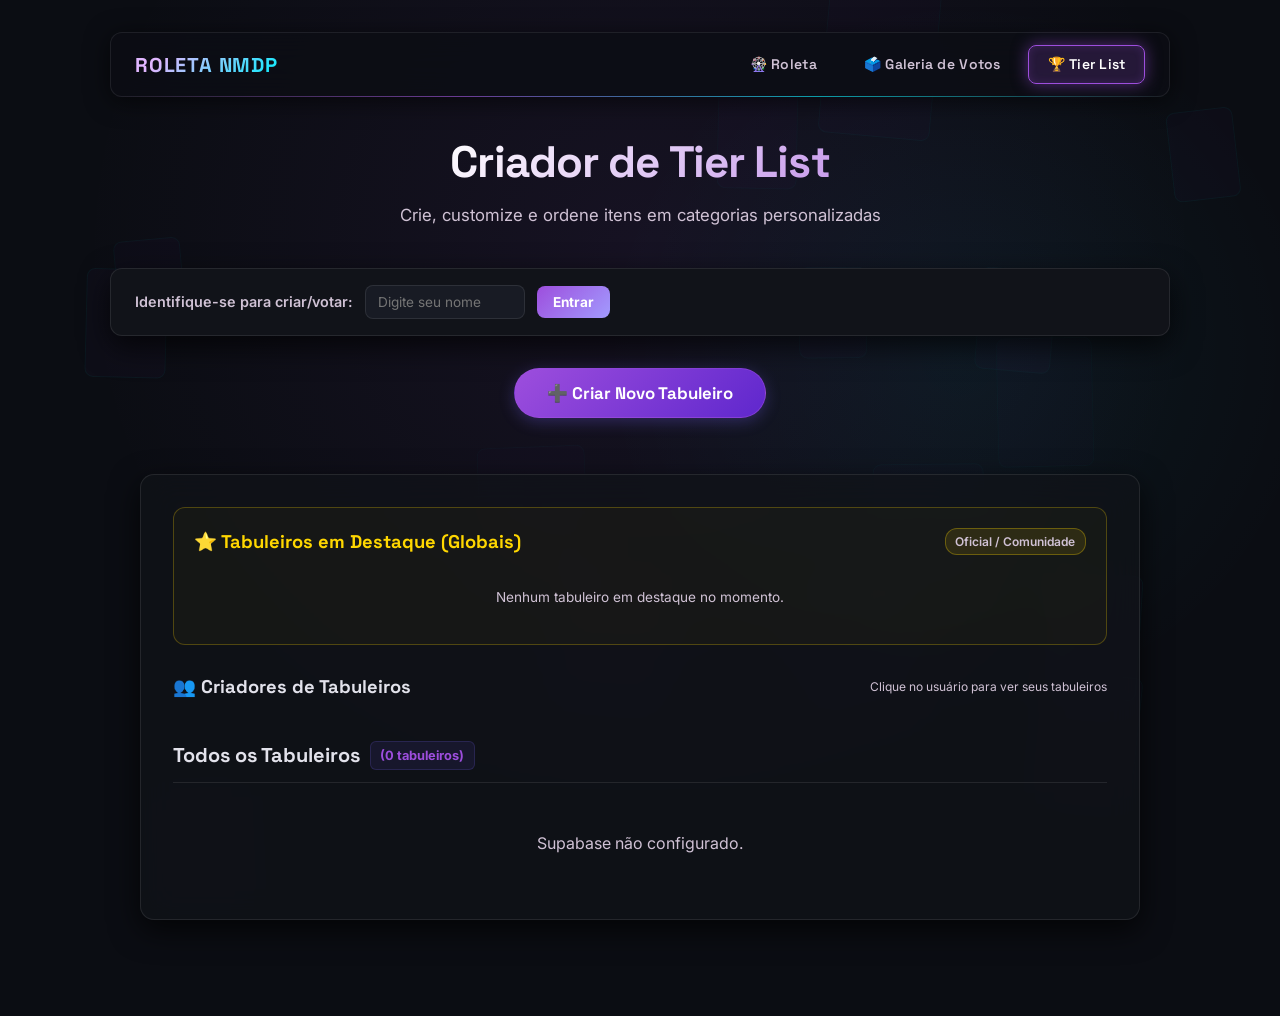
==== commit 3a439068: "feat(tierlist): auto-salva upload de imagem no supabase e cadastra no banco global" ====
--- a/tierlist.html
+++ b/tierlist.html
@@ -498,6 +498,6 @@
   <script src="config.js?v=33"></script>
   <script src="users-panel.js?v=1"></script>
   <script src="ambient-bg.js?v=33"></script>
-  <script src="tierlist.js?v=42"></script>
+  <script src="tierlist.js?v=43"></script>
 </body>
 </html>
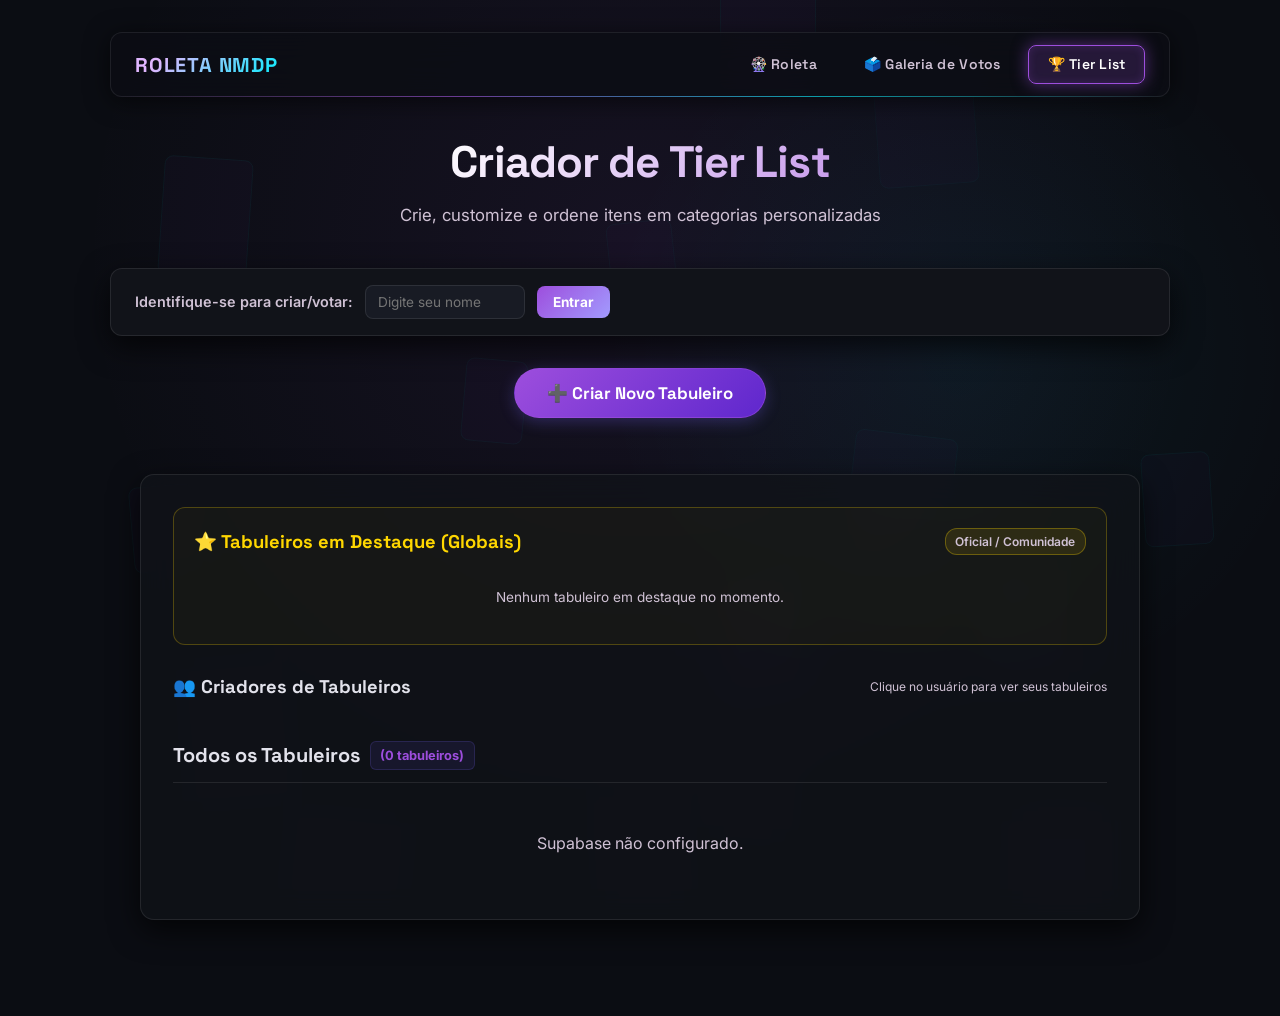
==== commit 9391c0c7: "fix(tierlist): resolve travamento ao selecionar imagem e sincroniza itens existentes no banco global" ====
--- a/tierlist.html
+++ b/tierlist.html
@@ -498,6 +498,6 @@
   <script src="config.js?v=33"></script>
   <script src="users-panel.js?v=1"></script>
   <script src="ambient-bg.js?v=33"></script>
-  <script src="tierlist.js?v=43"></script>
+  <script src="tierlist.js?v=44"></script>
 </body>
 </html>
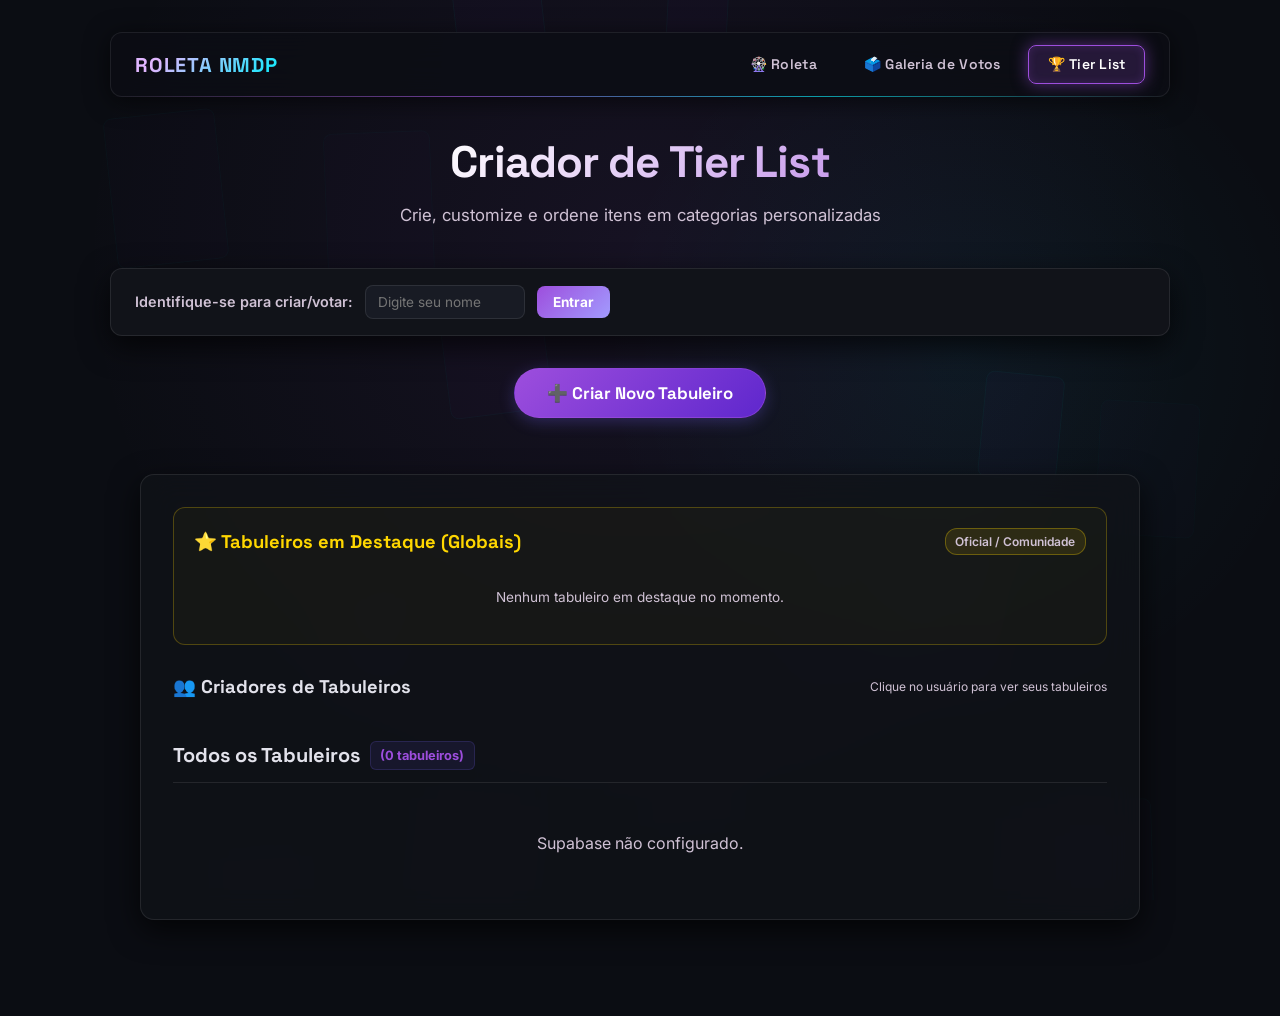
==== commit 2062cea6: "fix(tierlist): remove sync com tabela cards para nao poluir galeria de games e salva apenas no tabul" ====
--- a/tierlist.html
+++ b/tierlist.html
@@ -498,6 +498,6 @@
   <script src="config.js?v=33"></script>
   <script src="users-panel.js?v=1"></script>
   <script src="ambient-bg.js?v=33"></script>
-  <script src="tierlist.js?v=44"></script>
+  <script src="tierlist.js?v=45"></script>
 </body>
 </html>
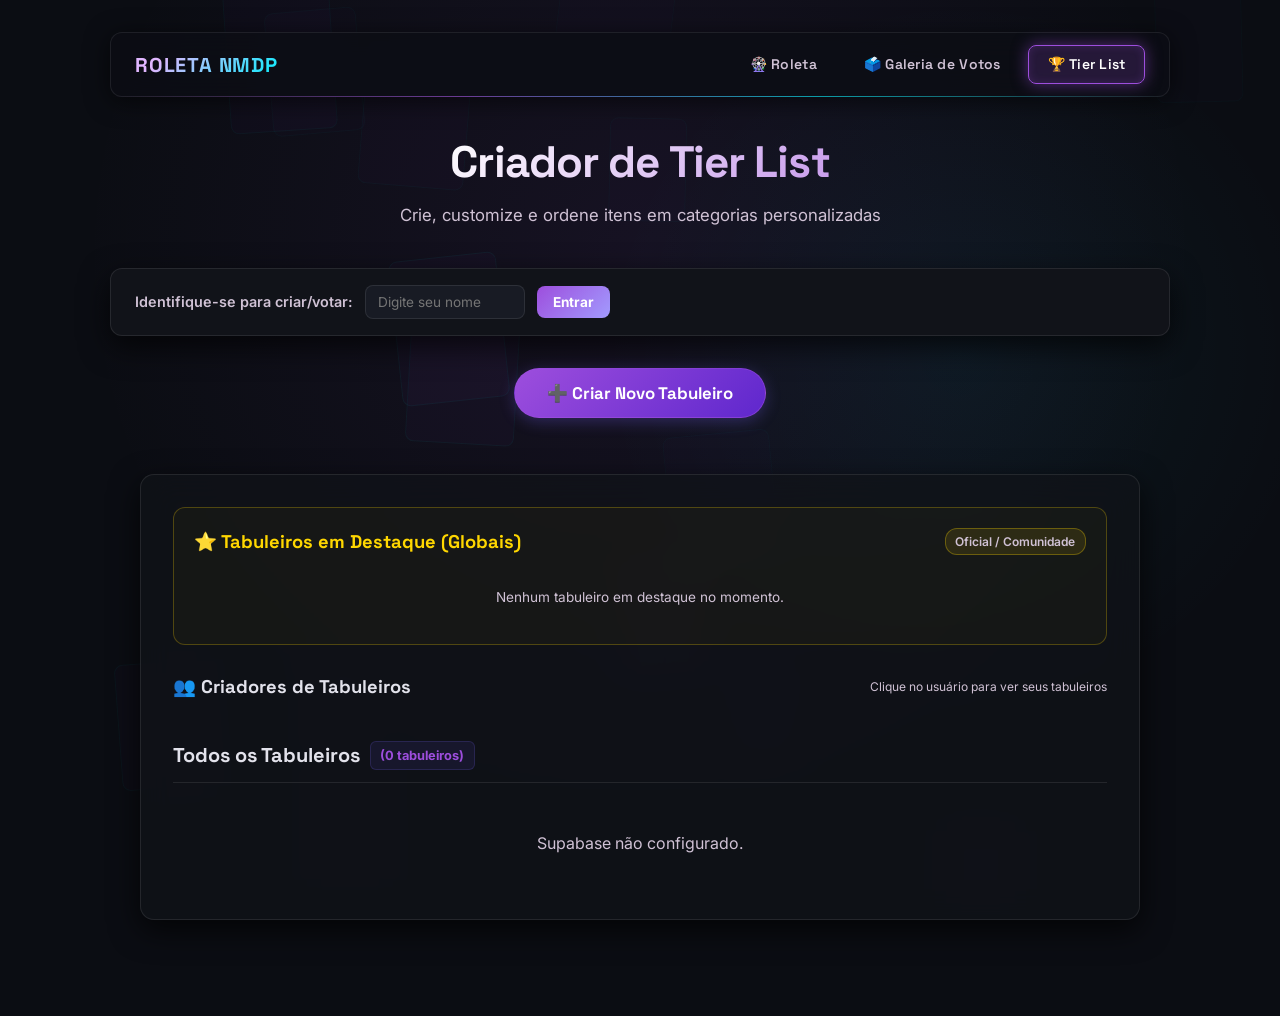
==== commit 1601191d: "feat(tierlist): adiciona botao de excluir item do tabuleiro diretamente no card inline" ====
--- a/tierlist.html
+++ b/tierlist.html
@@ -487,9 +487,14 @@
       <!-- Populated dynamically by JS -->
     </div>
 
-    <button type="button" id="submit-inline-rating-btn" class="btn-primary" style="width: 100%; padding: 0.45rem; font-size: 0.85rem; font-weight: 700; background: linear-gradient(135deg, var(--accent), #5f27cd); color: #fff; margin-top: 0.25rem; border-radius: 8px;">
-      💾 Confirmar Nota
-    </button>
+    <div style="display: flex; gap: 0.5rem; margin-top: 0.25rem;">
+      <button type="button" id="delete-inline-item-btn" class="btn-danger-sm" style="flex: 1; padding: 0.45rem; font-size: 0.8rem; background: rgba(255, 71, 87, 0.15); border: 1px solid #ff4757; color: #ff6b81; border-radius: 8px; cursor: pointer;" title="Excluir este item do tabuleiro permanentemente">
+        🗑️ Excluir
+      </button>
+      <button type="button" id="submit-inline-rating-btn" class="btn-primary" style="flex: 2; padding: 0.45rem; font-size: 0.85rem; font-weight: 700; background: linear-gradient(135deg, var(--accent), #5f27cd); color: #fff; border-radius: 8px;">
+        💾 Confirmar Nota
+      </button>
+    </div>
   </div>
 
   <!-- External libraries and scripts -->
@@ -498,6 +503,6 @@
   <script src="config.js?v=33"></script>
   <script src="users-panel.js?v=1"></script>
   <script src="ambient-bg.js?v=33"></script>
-  <script src="tierlist.js?v=45"></script>
+  <script src="tierlist.js?v=46"></script>
 </body>
 </html>
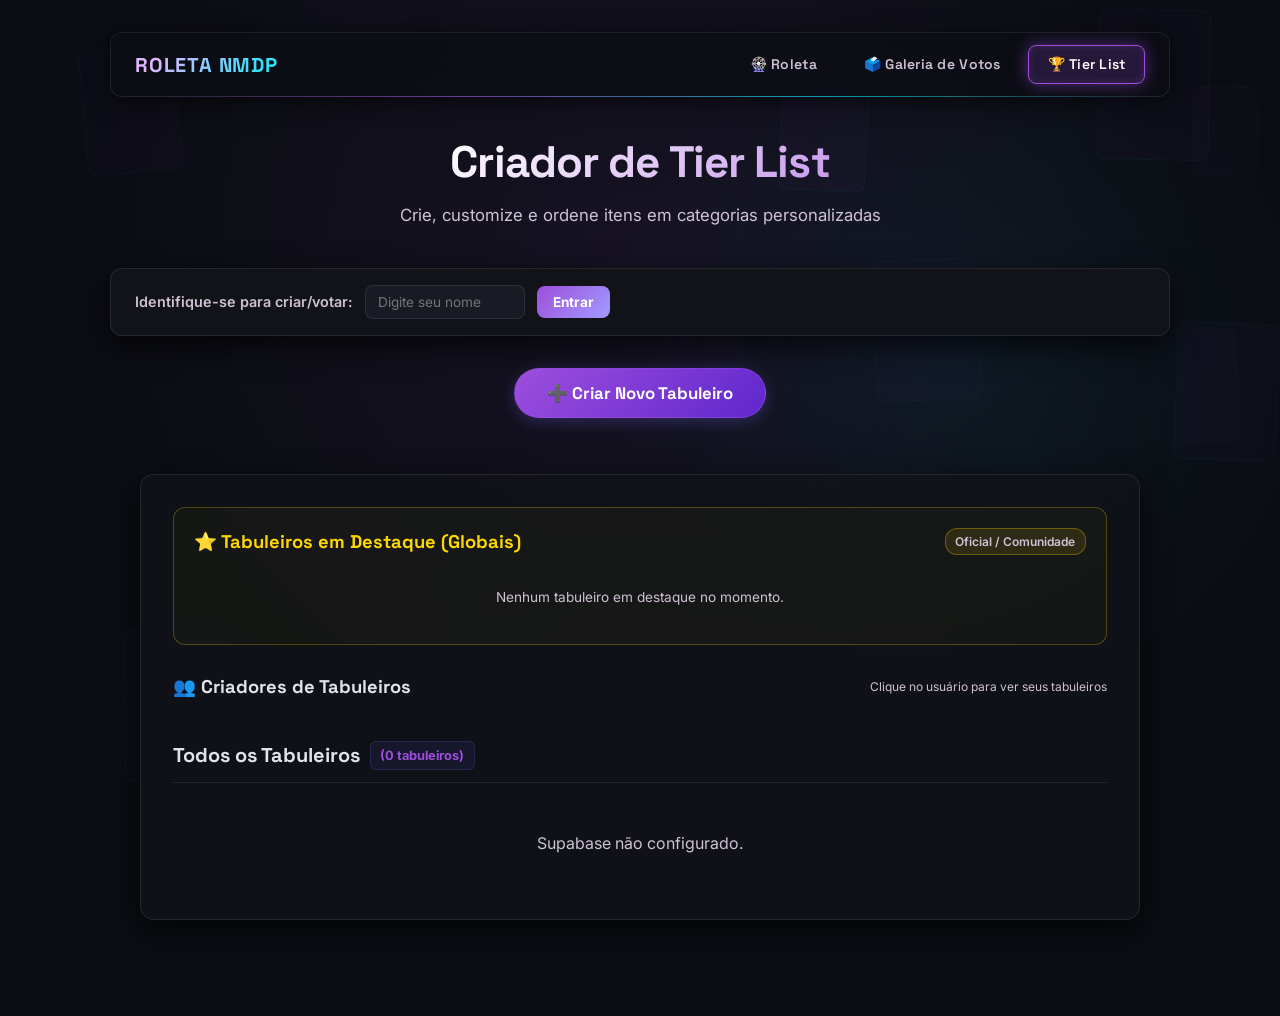
==== commit 29f806ec: "fix(tierlist): sincroniza e aguarda salvamento de imagens no banco para evitar perda no F5" ====
--- a/tierlist.html
+++ b/tierlist.html
@@ -503,6 +503,6 @@
   <script src="config.js?v=33"></script>
   <script src="users-panel.js?v=1"></script>
   <script src="ambient-bg.js?v=33"></script>
-  <script src="tierlist.js?v=46"></script>
+  <script src="tierlist.js?v=47"></script>
 </body>
 </html>
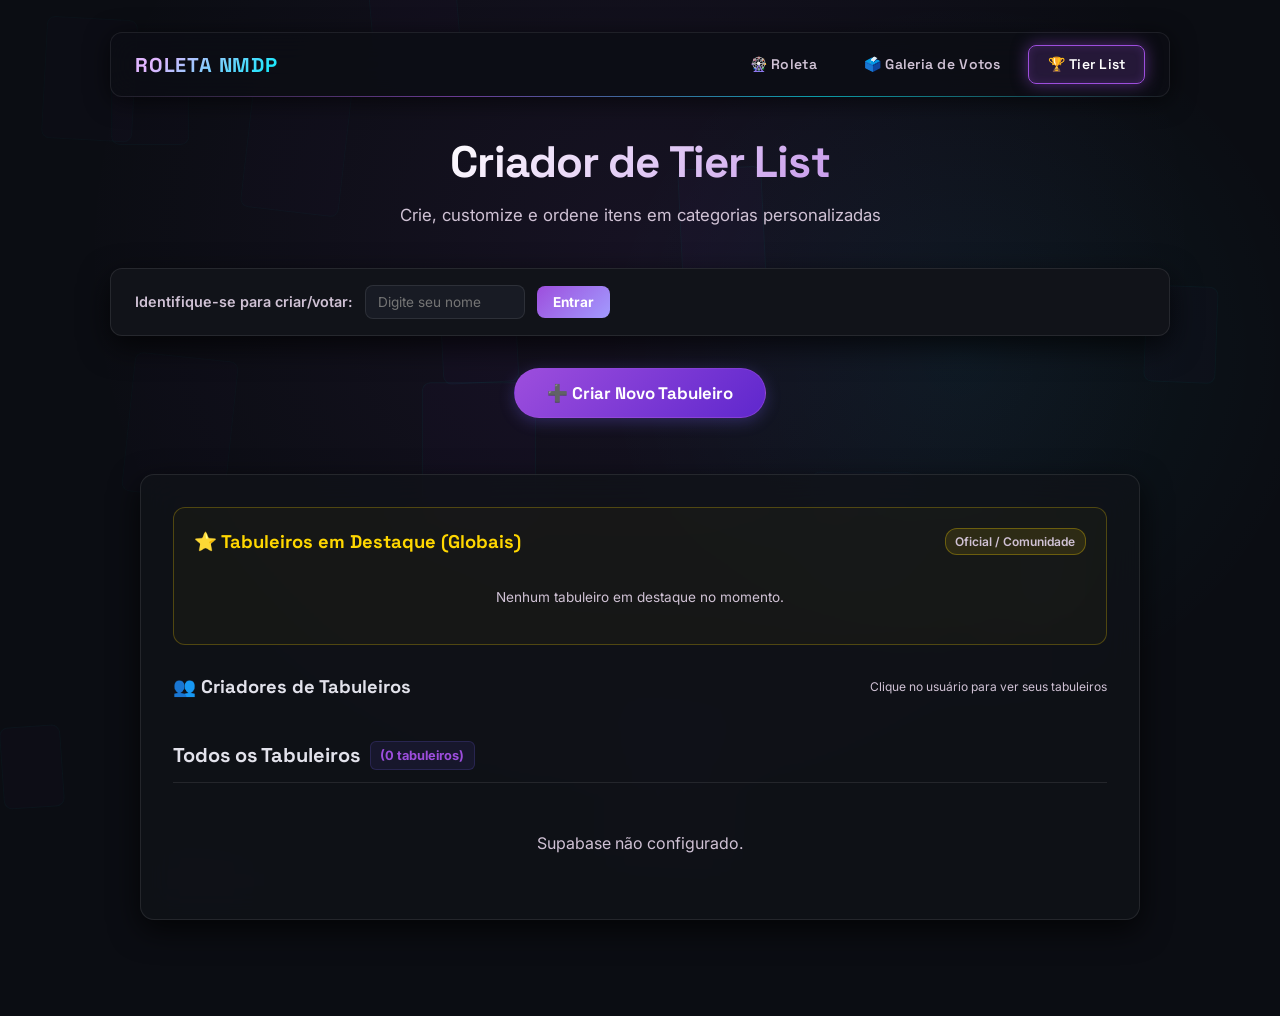
==== commit a1369f40: "feat(tierlist): adiciona pop-up ao clicar na imagem com opcoes de editar nome, remover da tierlist e" ====
--- a/tierlist.html
+++ b/tierlist.html
@@ -457,42 +457,58 @@
     </div>
   </div>
 
-  <!-- Floating Inline Rating Card (0.1 Step Precision) -->
-  <div id="inline-rating-card" style="display: none; position: absolute; z-index: 99999; width: 290px; background: rgba(18, 20, 29, 0.96); backdrop-filter: blur(14px); border: 1px solid var(--accent); border-radius: 14px; padding: 1rem; box-shadow: 0 10px 30px rgba(0, 0, 0, 0.6); flex-direction: column; gap: 0.6rem; animation: popIn 0.2s cubic-bezier(0.4, 0, 0.2, 1);">
-    <div style="display: flex; justify-content: space-between; align-items: center; gap: 0.5rem;">
-      <span id="inline-rating-item-title" style="font-size: 0.85rem; font-weight: 700; color: var(--text); overflow: hidden; text-overflow: ellipsis; white-space: nowrap; flex: 1; cursor: pointer;" title="Clique para editar o título deste item">Item</span>
-      <button type="button" id="edit-inline-item-title-btn" style="background: none; border: none; color: var(--text-muted); cursor: pointer; font-size: 0.85rem; padding: 2px 4px;" title="Editar título do item">✏️</button>
-      <button type="button" id="close-inline-rating-btn" style="background: none; border: none; color: var(--text-muted); cursor: pointer; font-size: 1.1rem; padding: 0; line-height: 1;">✕</button>
-    </div>
-    
-    <div id="inline-rating-value-box" style="text-align: center; margin: 0.2rem 0;">
-      <div id="inline-rating-value-label" style="font-size: 0.7rem; color: var(--text-muted); text-transform: uppercase; letter-spacing: 0.5px; font-weight: 700; display: none;">Média Final</div>
-      <div id="inline-rating-value" style="font-size: 1.75rem; font-weight: 800; color: #ffd700; text-shadow: 0 0 10px rgba(255, 215, 0, 0.4);">
-        5.0 / 10
-      </div>
-    </div>
-    
-    <!-- Single Rating Container (used if no custom parameters exist) -->
-    <div id="single-rating-container">
-      <input type="range" id="inline-rating-slider" min="0" max="10" step="0.1" value="5.0" style="width: 100%; height: 6px; border-radius: 3px; accent-color: var(--accent); cursor: pointer;" />
-      <div style="display: flex; justify-content: space-between; font-size: 0.65rem; color: var(--text-muted); font-weight: 600; margin-top: 0.25rem;">
-        <span>0.0</span>
-        <span>5.0</span>
-        <span>10.0</span>
-      </div>
-    </div>
-
-    <!-- Parameter Sliders Container (used when tier list has parameters) -->
-    <div id="parameters-rating-container" style="display: none; flex-direction: column; gap: 0.65rem; max-height: 250px; overflow-y: auto; padding-right: 2px;">
-      <!-- Populated dynamically by JS -->
-    </div>
-
-    <div style="display: flex; gap: 0.5rem; margin-top: 0.25rem;">
-      <button type="button" id="delete-inline-item-btn" class="btn-danger-sm" style="flex: 1; padding: 0.45rem; font-size: 0.8rem; background: rgba(255, 71, 87, 0.15); border: 1px solid #ff4757; color: #ff6b81; border-radius: 8px; cursor: pointer;" title="Excluir este item do tabuleiro permanentemente">
-        🗑️ Excluir
+  <!-- Floating Item Management & Rating Card Popover -->
+  <div id="inline-rating-card" style="display: none; position: absolute; z-index: 99999; width: 320px; background: rgba(18, 20, 29, 0.98); backdrop-filter: blur(16px); border: 1px solid var(--accent); border-radius: 14px; padding: 1rem; box-shadow: 0 12px 36px rgba(0, 0, 0, 0.7); flex-direction: column; gap: 0.65rem; animation: popIn 0.2s cubic-bezier(0.4, 0, 0.2, 1);">
+    <!-- Header: Thumbnail + Name Input + Save Button + Close Button -->
+    <div style="display: flex; align-items: center; gap: 0.6rem;">
+      <img id="inline-card-item-thumb" src="" alt="Thumbnail" style="width: 44px; height: 44px; object-fit: cover; border-radius: 8px; border: 1px solid rgba(255, 255, 255, 0.2); flex-shrink: 0;" />
+      <div style="flex: 1; display: flex; flex-direction: column; gap: 0.25rem; min-width: 0;">
+        <label style="font-size: 0.68rem; color: var(--text-muted); font-weight: 700; text-transform: uppercase; letter-spacing: 0.5px;">Nome da Imagem</label>
+        <div style="display: flex; gap: 0.35rem; align-items: center;">
+          <input type="text" id="inline-item-name-input" class="input-text" placeholder="Nome do personagem / item" style="flex: 1; padding: 0.35rem 0.5rem; font-size: 0.82rem; font-weight: 600; min-width: 0;" />
+          <button type="button" id="save-inline-item-name-btn" class="btn-primary-sm" title="Salvar alteração de nome" style="padding: 0.35rem 0.6rem; font-size: 0.75rem; white-space: nowrap; flex-shrink: 0;">💾 Salvar</button>
+        </div>
+      </div>
+      <button type="button" id="close-inline-rating-btn" style="background: none; border: none; color: var(--text-muted); cursor: pointer; font-size: 1.2rem; padding: 0 0 0.5rem 0.25rem; line-height: 1; align-self: flex-start;" title="Fechar">✕</button>
+    </div>
+
+    <!-- Rating Voting Section (only for rating boards) -->
+    <div id="inline-rating-voting-section" style="display: flex; flex-direction: column; gap: 0.5rem; border-top: 1px solid rgba(255, 255, 255, 0.08); padding-top: 0.5rem;">
+      <div id="inline-rating-value-box" style="text-align: center; margin: 0.1rem 0;">
+        <div id="inline-rating-value-label" style="font-size: 0.7rem; color: var(--text-muted); text-transform: uppercase; letter-spacing: 0.5px; font-weight: 700; display: none;">Média Final</div>
+        <div id="inline-rating-value" style="font-size: 1.6rem; font-weight: 800; color: #ffd700; text-shadow: 0 0 10px rgba(255, 215, 0, 0.4);">
+          5.0 / 10
+        </div>
+      </div>
+      
+      <!-- Single Rating Container (used if no custom parameters exist) -->
+      <div id="single-rating-container">
+        <input type="range" id="inline-rating-slider" min="0" max="10" step="0.1" value="5.0" style="width: 100%; height: 6px; border-radius: 3px; accent-color: var(--accent); cursor: pointer;" />
+        <div style="display: flex; justify-content: space-between; font-size: 0.65rem; color: var(--text-muted); font-weight: 600; margin-top: 0.25rem;">
+          <span>0.0</span>
+          <span>5.0</span>
+          <span>10.0</span>
+        </div>
+      </div>
+
+      <!-- Parameter Sliders Container (used when tier list has parameters) -->
+      <div id="parameters-rating-container" style="display: none; flex-direction: column; gap: 0.55rem; max-height: 200px; overflow-y: auto; padding-right: 2px;">
+        <!-- Populated dynamically by JS -->
+      </div>
+
+      <!-- Submit Rating Button -->
+      <button type="button" id="submit-inline-rating-btn" class="btn-primary" style="padding: 0.45rem; font-size: 0.85rem; font-weight: 700; background: linear-gradient(135deg, var(--accent), #5f27cd); color: #fff; border-radius: 8px;">
+        ⭐ Confirmar Nota
       </button>
-      <button type="button" id="submit-inline-rating-btn" class="btn-primary" style="flex: 2; padding: 0.45rem; font-size: 0.85rem; font-weight: 700; background: linear-gradient(135deg, var(--accent), #5f27cd); color: #fff; border-radius: 8px;">
-        💾 Confirmar Nota
+    </div>
+
+    <!-- Actions Section: Remover da Tier List & Remover do Banco de Imagens do Site -->
+    <div style="display: flex; flex-direction: column; gap: 0.4rem; border-top: 1px solid rgba(255, 255, 255, 0.08); padding-top: 0.5rem;">
+      <button type="button" id="delete-inline-item-btn" class="btn-danger-sm" style="width: 100%; padding: 0.45rem; font-size: 0.8rem; background: rgba(255, 71, 87, 0.12); border: 1px solid rgba(255, 71, 87, 0.5); color: #ff6b81; border-radius: 8px; cursor: pointer; display: flex; align-items: center; justify-content: center; gap: 0.4rem;" title="Remove esta imagem apenas deste tabuleiro">
+        🗑️ Remover da Tier List
+      </button>
+      <button type="button" id="delete-global-item-btn" class="btn-danger-sm" style="width: 100%; padding: 0.45rem; font-size: 0.78rem; background: rgba(192, 57, 43, 0.2); border: 1px solid #c0392b; color: #ff7675; border-radius: 8px; cursor: pointer; display: flex; align-items: center; justify-content: center; gap: 0.4rem;" title="Exclui esta imagem de todo o site (galerias, banco de imagens e todos os tabuleiros)">
+        🌐 Remover do Banco de Imagens do Site
       </button>
     </div>
   </div>
@@ -503,6 +519,6 @@
   <script src="config.js?v=33"></script>
   <script src="users-panel.js?v=1"></script>
   <script src="ambient-bg.js?v=33"></script>
-  <script src="tierlist.js?v=47"></script>
+  <script src="tierlist.js?v=48"></script>
 </body>
 </html>
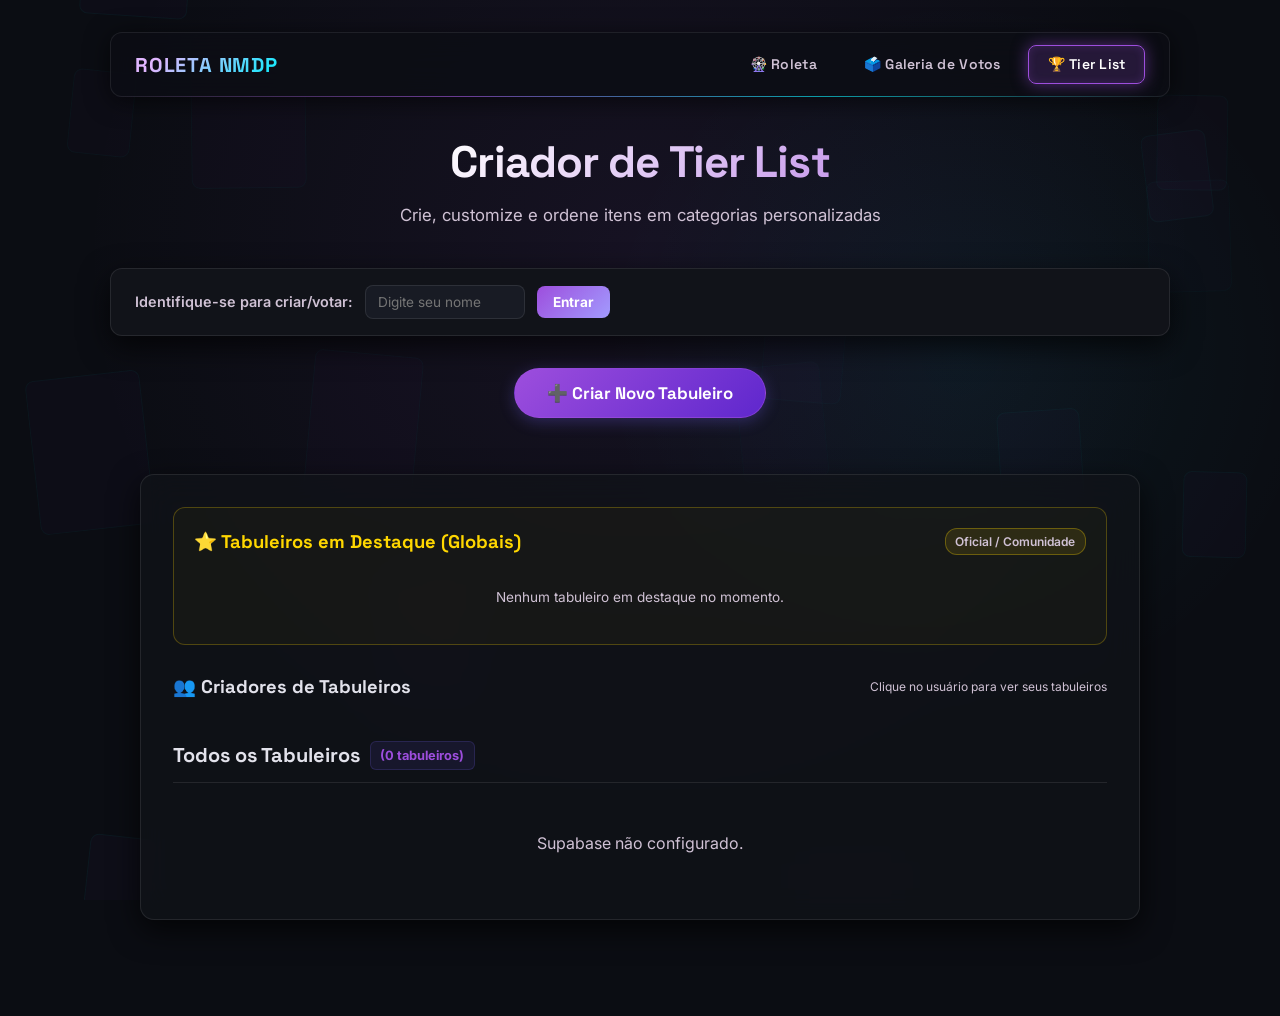
==== commit 5d11bd7f: "fix(tierlist): universal item matching for global delete and purge deleted characters across all boa" ====
--- a/tierlist.html
+++ b/tierlist.html
@@ -519,6 +519,6 @@
   <script src="config.js?v=33"></script>
   <script src="users-panel.js?v=1"></script>
   <script src="ambient-bg.js?v=33"></script>
-  <script src="tierlist.js?v=48"></script>
+  <script src="tierlist.js?v=49"></script>
 </body>
 </html>
